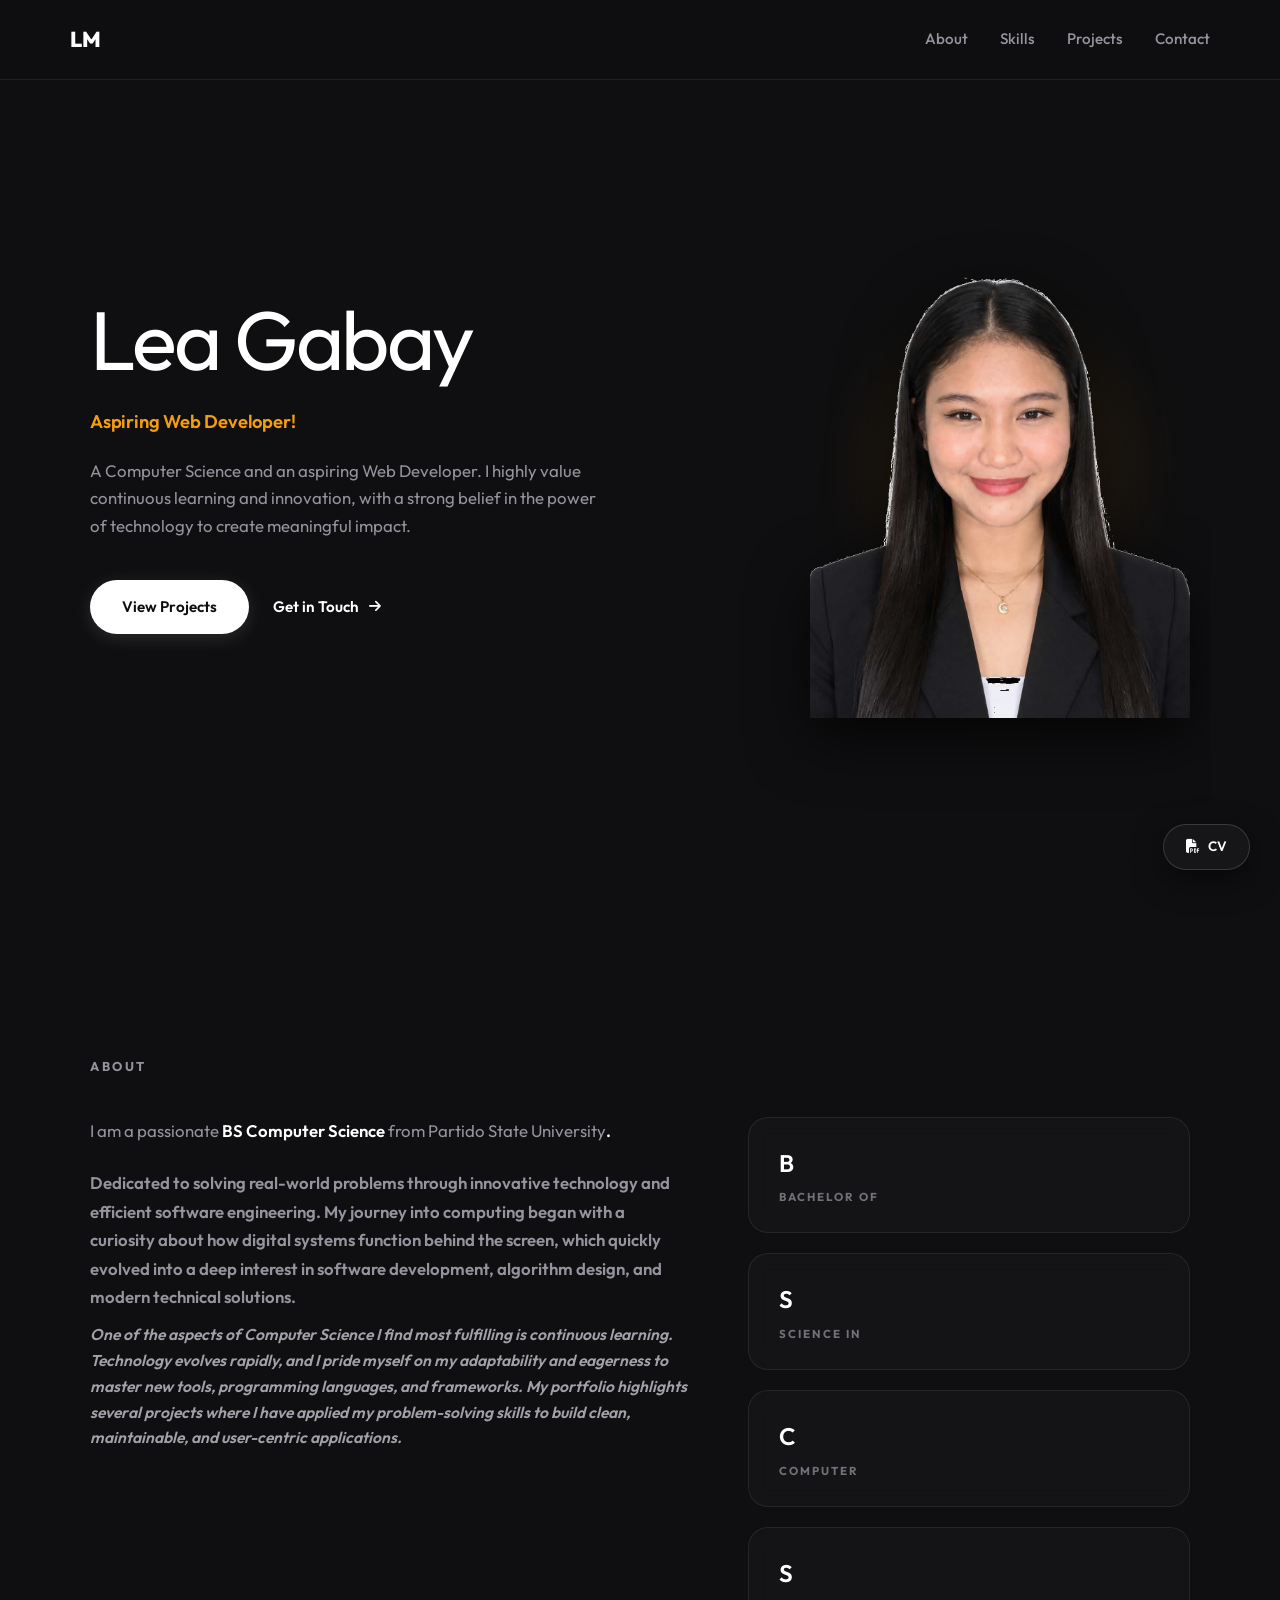
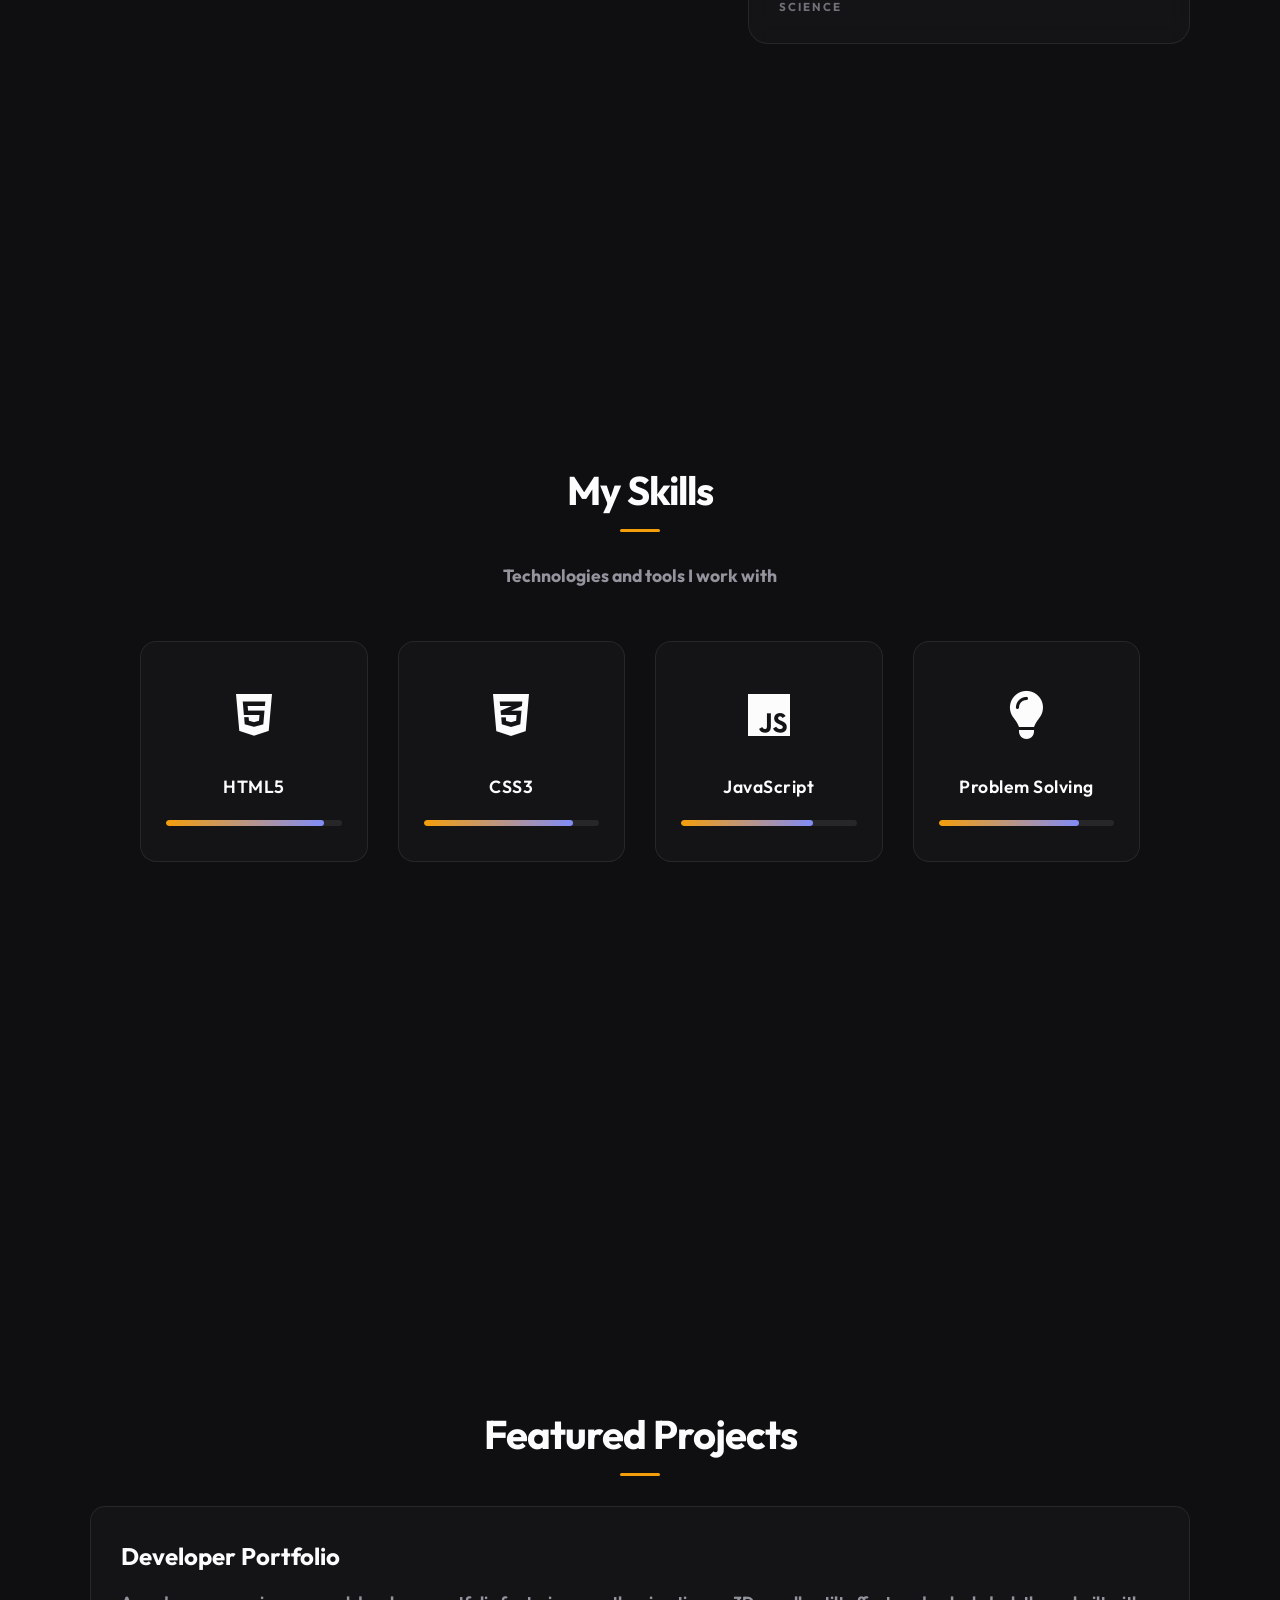
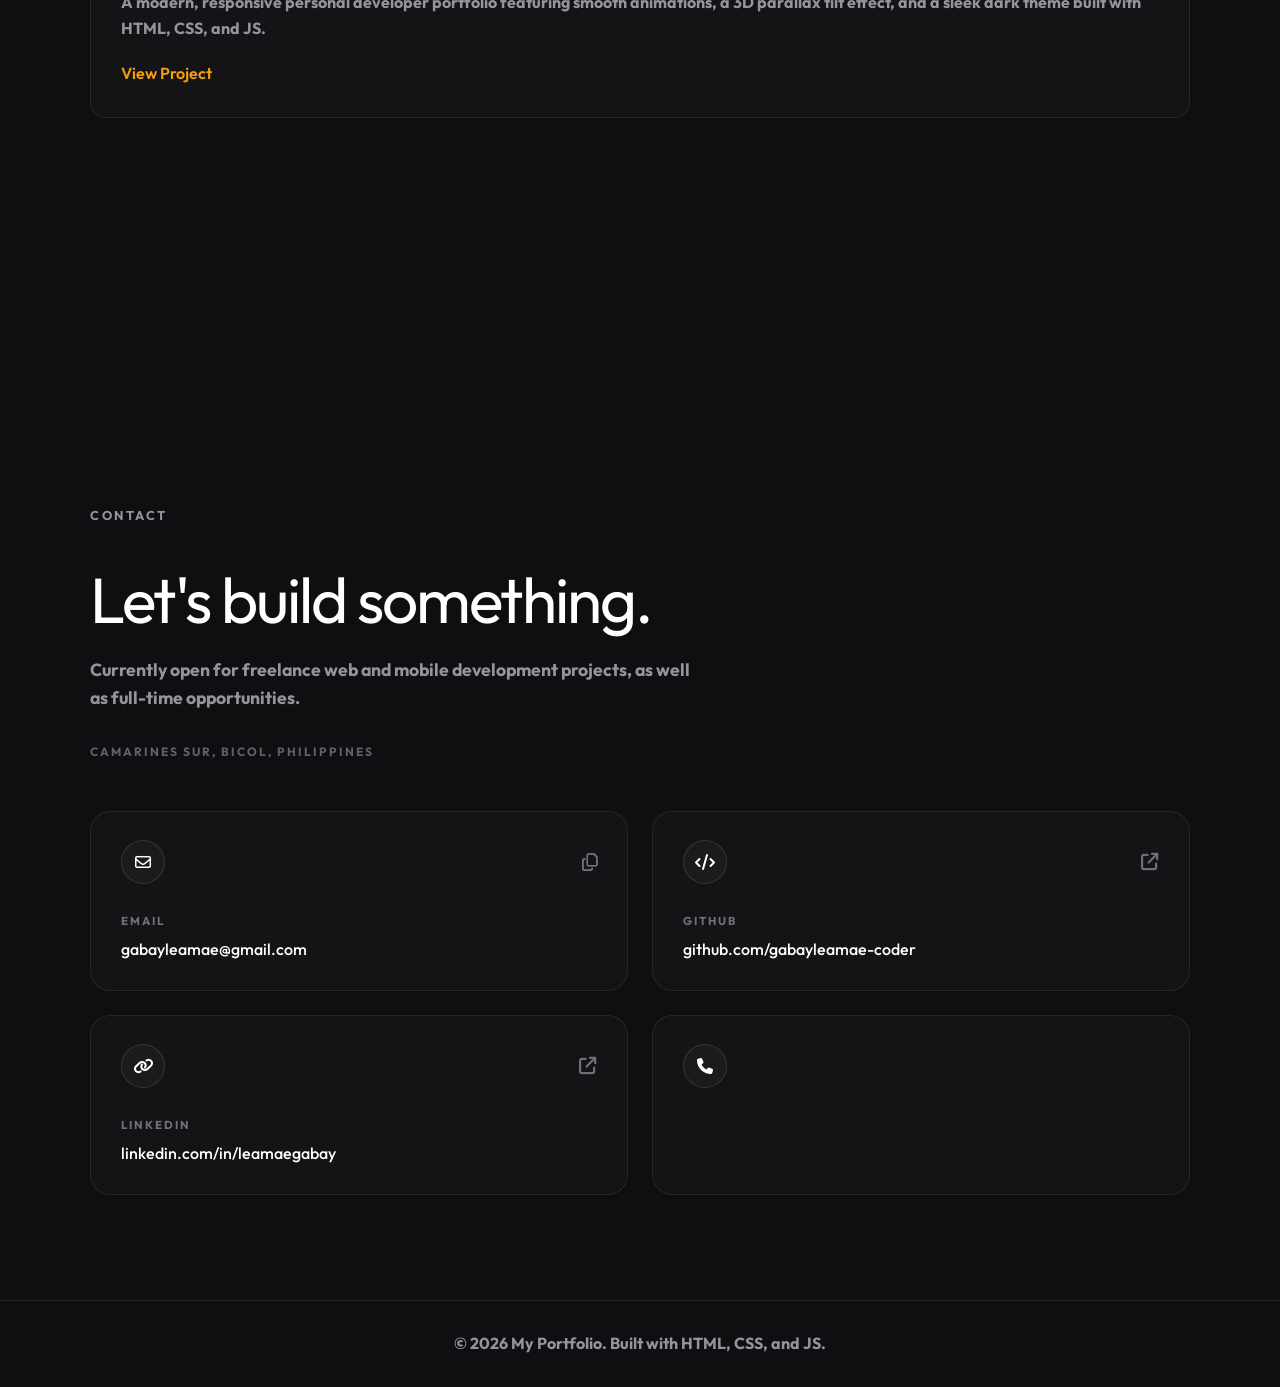
==== index.html @ e78ea678 "Update role to web developer and update bio" ====
<!DOCTYPE html>
<html lang="en">

<head>
    <meta charset="UTF-8">
    <meta name="viewport" content="width=device-width, initial-scale=1.0">
    <title>My Developer Portfolio</title>
    <link rel="stylesheet" href="style.css">
    <link
        href="https://fonts.googleapis.com/css2?family=Outfit:wght@300;400;500;600;700;800&display=swap"
        rel="stylesheet">
    <link rel="stylesheet" href="https://cdnjs.cloudflare.com/ajax/libs/font-awesome/6.4.0/css/all.min.css">
</head>

<body>


    <!-- Header / Navigation -->
    <header>
        <nav>
            <div class="logo">LM</div>
            <div class="nav-right">
                <ul class="nav-links">
                    <li><a href="#about">About</a></li>
                    <li><a href="#skills">Skills</a></li>
                    <li><a href="#projects">Projects</a></li>
                    <li><a href="#contact">Contact</a></li>
                </ul>
                <button class="mobile-menu-btn" id="mobile-menu-btn" aria-label="Toggle Menu">
                    <i class="fa-solid fa-bars"></i>
                </button>
            </div>
        </nav>
    </header>

    <!-- Hero Section -->
    <section id="hero">
        <div class="hero-container">
            <div class="hero-content">
                <h1 class="hero-name">Lea Gabay</h1>
                <div class="hero-role-tag">Aspiring Web Developer!</div>
                <p class="hero-bio">
                    A Computer Science and an aspiring Web Developer. I highly value continuous learning and
                    innovation, with a strong belief in the power of technology to create meaningful impact.
                </p>
                <div class="hero-actions">
                    <a href="#projects" class="btn-primary">View Projects</a>
                    <a href="#contact" class="btn-secondary">Get in Touch <i class="fa-solid fa-arrow-right"></i></a>
                </div>
            </div>
            <div class="hero-avatar-wrapper">
                <div class="hero-avatar-container" id="hero-avatar">
                    <img src="hero_image_transparent.png" alt="Lea Mae Gabay" class="hero-avatar-img">
                </div>
            </div>
        </div>
    </section>

    <!-- Floating CV Button -->
    <a href="resume.pdf" download class="floating-cv-btn" title="Download CV">
        <i class="fa-solid fa-file-pdf"></i>
        <span>CV</span>
    </a>

    <!-- About Section -->
    <section id="about">
        <div class="section-label">ABOUT</div>
        <div class="about-container">
            <div class="about-bio">
                <p>
                    I am a passionate <strong>BS Computer Science</strong> from Partido State University<strong>.
                </p>
                <p>
                    Dedicated to solving real-world problems through innovative technology and efficient software engineering. My journey into computing began with a curiosity about how digital systems function behind the screen, which quickly evolved into a deep interest in software development, algorithm design, and modern technical solutions.
                </p>
                <p class="about-status">
                    One of the aspects of Computer Science I find most fulfilling is continuous learning. Technology evolves rapidly, and I pride myself on my adaptability and eagerness to master new tools, programming languages, and frameworks. My portfolio highlights several projects where I have applied my problem-solving skills to build clean, maintainable, and user-centric applications.
                </p>
            </div>
            <div class="about-cards-grid">
                <div class="about-card">
                    <h3>B</h3>
                    <div class="about-card-label">BACHELOR OF</div>
                </div>
                <div class="about-card">
                    <h3>S</h3>
                    <div class="about-card-label">SCIENCE IN</div>
                </div>
                <div class="about-card">
                    <h3>C</h3>
                    <div class="about-card-label">COMPUTER</div>
                </div>
                <div class="about-card">
                    <h3>S</h3>
                    <div class="about-card-label">SCIENCE</div>
                </div>
            </div>
        </div>
    </section>

    <!-- Skills Section -->
    <section id="skills">
        <h2>My Skills</h2>
        <p>Technologies and tools I work with</p>
        <div class="skills-grid">
            <div class="skill-card" data-color="#e34f26">
                <div class="skill-icon">
                    <i class="fa-brands fa-html5"></i>
                </div>
                <h3>HTML5</h3>
                <div class="skill-bar">
                    <div class="skill-progress" style="width: 90%;"></div>
                </div>
            </div>
            <div class="skill-card" data-color="#264de4">
                <div class="skill-icon">
                    <i class="fa-brands fa-css3-alt"></i>
                </div>
                <h3>CSS3</h3>
                <div class="skill-bar">
                    <div class="skill-progress" style="width: 85%;"></div>
                </div>
            </div>
            <div class="skill-card" data-color="#f7df1e">
                <div class="skill-icon">
                    <i class="fa-brands fa-js"></i>
                </div>
                <h3>JavaScript</h3>
                <div class="skill-bar">
                    <div class="skill-progress" style="width: 75%;"></div>
                </div>
            </div>
            <div class="skill-card" data-color="#38bdf8">
                <div class="skill-icon">
                    <i class="fa-solid fa-lightbulb"></i>
                </div>
                <h3>Problem Solving</h3>
                <div class="skill-bar">
                    <div class="skill-progress" style="width: 80%;"></div>
                </div>
            </div>
        </div>
    </section>

    <!-- Projects Section -->
    <section id="projects">
        <h2>Featured Projects</h2>
        <div class="project-card">
            <h3>Developer Portfolio</h3>
            <p>A modern, responsive personal developer portfolio featuring smooth animations, a 3D parallax tilt effect, and a sleek dark theme built with HTML, CSS, and JS.</p>
            <a href="#">View Project</a>
        </div>
        <!-- We can add more project cards here later -->
    </section>

    <!-- Contact Section -->
    <section id="contact">
        <div class="section-label">CONTACT</div>
        <h2 class="contact-heading">Let's build something.</h2>
        <p class="contact-subtext">
            Currently open for freelance web and mobile development projects, as well as full-time opportunities.
        </p>
        <div class="contact-location">CAMARINES SUR, BICOL, PHILIPPINES</div>

        <div class="contact-grid">
            <!-- Card 1: EMAIL -->
            <div class="contact-card copyable" data-copy="gabayleamae@gmail.com">
                <div class="contact-card-header">
                    <div class="contact-icon-box">
                        <i class="fa-regular fa-envelope"></i>
                    </div>
                    <button class="copy-btn" title="Copy Email" aria-label="Copy Email">
                        <i class="fa-regular fa-copy"></i>
                    </button>
                </div>
                <div class="contact-card-label">EMAIL</div>
                <div class="contact-card-value">gabayleamae@gmail.com</div>
            </div>

            <!-- Card 2: GITHUB -->
            <a href="https://github.com/gabayleamae" target="_blank" class="contact-card contact-card-link">
                <div class="contact-card-header">
                    <div class="contact-icon-box">
                        <i class="fa-solid fa-code"></i>
                    </div>
                    <div class="link-arrow">
                        <i class="fa-solid fa-arrow-up-right-from-square"></i>
                    </div>
                </div>
                <div class="contact-card-label">GITHUB</div>
                <div class="contact-card-value">github.com/gabayleamae-coder</div>
            </a>

            <!-- Card 3: LINKEDIN -->
            <a href="https://linkedin.com/in/leamaegabay" target="_blank" class="contact-card contact-card-link">
                <div class="contact-card-header">
                    <div class="contact-icon-box">
                        <i class="fa-solid fa-link"></i>
                    </div>
                    <div class="link-arrow">
                        <i class="fa-solid fa-arrow-up-right-from-square"></i>
                    </div>
                </div>
                <div class="contact-card-label">LINKEDIN</div>
                <div class="contact-card-value">linkedin.com/in/leamaegabay</div>
            </a>

            <!-- Card 4: PHONE -->
            <div class="contact-card copyable" data-copy="09949704783">
                <div class="contact-card-header">
                    <div class="contact-icon-box">
                        <i class="fa-solid fa-phone"></i>
                    </div>
                </div>
            </div>
        </div>
    </section>

    <!-- Footer -->
    <footer>
        <p>&copy; 2026 My Portfolio. Built with HTML, CSS, and JS.</p>
    </footer>

    <!-- Scripts -->

    <script src="script.js"></script>

</body>

</html>
---- style.css ----
/* ==========================================
   RESET & VARIABLES
   ========================================== */
* {
    margin: 0;
    padding: 0;
    box-sizing: border-box;
    font-family: 'Outfit', sans-serif;
}

:root {
    --bg-color: #0f0f11;
    /* Deep matte black / dark obsidian */
    --text-main: #fcfcfc;
    --text-muted: #94949e;
    --accent: #f59e0b;
    /* Warm amber accent from reference */
    --accent-hover: #d97706;
    --card-bg: rgba(24, 24, 27, 0.7);
    --glass-border: rgba(255, 255, 255, 0.08);
}

html {
    scroll-behavior: smooth;
}

body {
    background-color: var(--bg-color);
    color: var(--text-main);
    line-height: 1.6;
    overflow-x: hidden;
    cursor: url('cursor.png'), auto;
}

/* ==========================================
   NAVIGATION HEADER
   ========================================== */
header {
    position: fixed;
    top: 0;
    width: 100%;
    z-index: 1000;
    background: rgba(15, 15, 17, 0.85);
    backdrop-filter: blur(12px);
    border-bottom: 1px solid var(--glass-border);
    padding: 22px 60px;
}

nav {
    display: flex;
    justify-content: space-between;
    align-items: center;
    max-width: 1140px;
    margin: 0 auto;
}

.logo {
    font-size: 1.35rem;
    font-weight: 800;
    color: var(--text-main);
    letter-spacing: -0.5px;
}

.nav-right {
    display: flex;
    align-items: center;
    gap: 32px;
}

.nav-links {
    list-style: none;
    display: flex;
    gap: 32px;
}

.nav-links a {
    text-decoration: none;
    color: var(--text-muted);
    font-size: 0.95rem;
    font-weight: 500;
    transition: color 0.2s ease;
}

.nav-links a:hover {
    color: var(--text-main);
}

/* Mobile Menu Icon Button */
.mobile-menu-btn {
    width: 38px;
    height: 38px;
    border-radius: 50%;
    border: 1px solid rgba(255, 255, 255, 0.15);
    background: transparent;
    color: var(--text-muted);
    align-items: center;
    justify-content: center;
    cursor: url('cursor.png'), pointer;
    font-size: 1.1rem;
    transition: all 0.2s ease;
    display: none; /* Hidden on desktop */
}

.mobile-menu-btn:hover {
    color: #fff;
    border-color: rgba(255, 255, 255, 0.35);
    transform: scale(1.05);
}

/* ==========================================
   GENERAL SECTION STYLES
   ========================================== */
section {
    padding: 120px 20px 100px;
    max-width: 1140px;
    margin: 0 auto;
    min-height: 100vh;
    display: flex;
    flex-direction: column;
    justify-content: center;
}

h2 {
    font-size: 2.5rem;
    margin-bottom: 40px;
    text-align: center;
    position: relative;
    display: inline-block;
    align-self: center;
    letter-spacing: -1px;
}

h2::after {
    content: '';
    position: absolute;
    bottom: -10px;
    left: 50%;
    transform: translateX(-50%);
    width: 40px;
    height: 3px;
    background-color: var(--accent);
    border-radius: 2px;
}

/* ==========================================
   HERO SECTION
   ========================================== */
#hero {
    align-items: center;
    position: relative;
    overflow: hidden;
    padding-top: 130px;
}

.hero-container {
    display: flex;
    align-items: center;
    justify-content: space-between;
    gap: 60px;
    width: 100%;
    z-index: 1;
    position: relative;
}

.hero-content {
    flex: 1;
    position: relative;
    z-index: 1;
}

.hero-name {
    font-size: 5.2rem;
    font-weight: 400;
    line-height: 1.05;
    letter-spacing: -2.5px;
    color: #ffffff;
    margin-bottom: 24px;
}

.hero-role-tag {
    font-size: 1.15rem;
    font-weight: 600;
    color: var(--accent);
    margin-bottom: 20px;
    letter-spacing: -0.2px;
}

.hero-bio {
    font-size: 1.05rem;
    line-height: 1.65;
    color: var(--text-muted);
    max-width: 520px;
    margin-bottom: 40px;
    font-weight: 400;
}

/* Hero Action Buttons */
.hero-actions {
    display: flex;
    align-items: center;
    gap: 24px;
}

.btn-primary {
    background-color: #ffffff;
    color: #0d0d0e;
    padding: 15px 32px;
    border-radius: 9999px;
    font-weight: 600;
    font-size: 0.95rem;
    text-decoration: none;
    transition: transform 0.25 ease, box-shadow 0.25s ease, background-color 0.2s;
    border: none;
    box-shadow: 0 4px 18px rgba(255, 255, 255, 0.12);
}

.btn-primary:hover {
    transform: translateY(-2px);
    background-color: #f4f4f5;
    box-shadow: 0 8px 24px rgba(255, 255, 255, 0.25);
}

.btn-secondary {
    color: #ffffff;
    font-weight: 600;
    font-size: 0.95rem;
    text-decoration: none;
    display: inline-flex;
    align-items: center;
    gap: 10px;
    transition: color 0.2s ease;
}

.btn-secondary i {
    font-size: 0.85rem;
    transition: transform 0.25s ease;
}

.btn-secondary:hover {
    color: var(--accent);
}

.btn-secondary:hover i {
    transform: translateX(5px);
}

/* Hero Circular Avatar */
.hero-avatar-wrapper {
    position: relative;
    flex-shrink: 0;
    display: flex;
    align-items: center;
    justify-content: center;
    perspective: 1000px;
}

.hero-avatar-container {
    width: 380px;
    height: auto;
    position: relative;
    display: flex;
    justify-content: center;
    align-items: center;
    transition: transform 0.15s ease-out;
    transform-style: preserve-3d;
    cursor: url('cursor.png'), pointer;
}

/* Glowing background blob */
.hero-avatar-container::before {
    content: '';
    position: absolute;
    width: 280px;
    height: 280px;
    background: radial-gradient(circle, var(--accent) 0%, rgba(245, 158, 11, 0) 70%);
    border-radius: 50%;
    filter: blur(50px);
    opacity: 0.35;
    z-index: -1;
    transition: opacity 0.4s ease, transform 0.4s ease;
}

.hero-avatar-container:hover::before {
    opacity: 0.55;
    transform: scale(1.15);
}

.hero-avatar-img {
    width: 100%;
    height: auto;
    object-fit: contain;
    filter: drop-shadow(0 20px 30px rgba(0, 0, 0, 0.7));
    transition: transform 0.4s ease, filter 0.4s ease;
}

.hero-avatar-container:hover .hero-avatar-img {
    transform: scale(1.05);
    filter: drop-shadow(0 30px 45px rgba(0, 0, 0, 0.9));
}

/* Floating CV Button (Bottom Right Corner) */
.floating-cv-btn {
    position: fixed;
    bottom: 30px;
    right: 30px;
    background: rgba(24, 24, 27, 0.88);
    backdrop-filter: blur(12px);
    border: 1px solid rgba(255, 255, 255, 0.15);
    color: #ffffff;
    padding: 11px 22px;
    border-radius: 9999px;
    display: flex;
    align-items: center;
    gap: 8px;
    font-weight: 600;
    font-size: 0.85rem;
    text-decoration: none;
    z-index: 999;
    box-shadow: 0 10px 30px rgba(0, 0, 0, 0.5);
    transition: transform 0.25s ease, background 0.2s ease, border-color 0.2s;
}

.floating-cv-btn:hover {
    transform: translateY(-3px) scale(1.03);
    background: rgba(39, 39, 42, 0.95);
    border-color: rgba(255, 255, 255, 0.3);
}

/* Section Header Label */
.section-label {
    font-size: 0.8rem;
    font-weight: 700;
    letter-spacing: 2.5px;
    color: var(--text-muted);
    text-transform: uppercase;
    margin-bottom: 40px;
    display: block;
}

/* ==========================================
   ABOUT SECTION
   ========================================== */
#about {
    align-items: flex-start;
    padding-top: 100px;
}

.about-container {
    display: grid;
    grid-template-columns: 1.15fr 0.85fr;
    gap: 60px;
    width: 100%;
    align-items: start;
}

.about-bio {
    display: flex;
    flex-direction: column;
    gap: 24px;
}

.about-bio p {
    font-size: 1.05rem;
    line-height: 1.7;
    color: var(--text-muted);
    text-align: left;
    margin: 0;
}

.about-bio strong {
    color: #ffffff;
    font-weight: 600;
}

.about-status {
    font-style: italic;
    color: #a1a1aa !important;
    font-size: 0.98rem !important;
    line-height: 1.65 !important;
    margin-top: 10px !important;
}

/* Achievement Cards Grid */
.about-cards-grid {
    display: flex;
    flex-direction: column;
    gap: 20px;
}

.about-card {
    background: rgba(24, 24, 27, 0.65);
    backdrop-filter: blur(10px);
    border: 1px solid rgba(255, 255, 255, 0.08);
    border-radius: 20px;
    padding: 26px 30px;
    transition: transform 0.3s ease, border-color 0.3s ease, box-shadow 0.3s ease;
}

.about-card:hover {
    transform: translateY(-4px);
    border-color: rgba(255, 255, 255, 0.2);
    box-shadow: 0 15px 35px rgba(0, 0, 0, 0.4), 0 0 20px rgba(245, 158, 11, 0.05);
}

.about-card h3 {
    font-size: 1.5rem;
    font-weight: 600;
    color: #ffffff;
    margin-bottom: 6px;
    letter-spacing: -0.5px;
}

.about-card-label {
    font-size: 0.72rem;
    font-weight: 700;
    letter-spacing: 2px;
    color: #71717a;
    text-transform: uppercase;
}

/* ==========================================
   SKILLS SECTION
   ========================================== */
#skills {
    align-items: center;
}

#skills p {
    font-size: 1.1rem;
    color: var(--text-muted);
    text-align: center;
    margin-bottom: 50px;
}

.skills-grid {
    display: grid;
    grid-template-columns: repeat(auto-fit, minmax(220px, 1fr));
    gap: 30px;
    width: 100%;
    max-width: 1000px;
}

.skill-card {
    background: var(--card-bg);
    backdrop-filter: blur(10px);
    border: 1px solid var(--glass-border);
    border-radius: 16px;
    padding: 35px 25px;
    text-align: center;
    transition: transform 0.4s ease, box-shadow 0.4s ease, border-color 0.4s ease;
    position: relative;
    overflow: hidden;
}

/* Subtle gradient overlay on hover */
.skill-card::before {
    content: '';
    position: absolute;
    top: 0;
    left: 0;
    width: 100%;
    height: 100%;
    background: radial-gradient(circle at 50% 0%, rgba(255, 255, 255, 0.05), transparent 70%);
    opacity: 0;
    transition: opacity 0.4s ease;
    pointer-events: none;
}

.skill-card:hover::before {
    opacity: 1;
}

.skill-card:hover {
    transform: translateY(-10px);
    border-color: rgba(255, 255, 255, 0.2);
}

/* Dynamic glow based on data-color */
.skill-card[data-color="#e34f26"]:hover {
    box-shadow: 0 8px 30px rgba(227, 79, 38, 0.3);
}

.skill-card[data-color="#264de4"]:hover {
    box-shadow: 0 8px 30px rgba(38, 77, 228, 0.3);
}

.skill-card[data-color="#f7df1e"]:hover {
    box-shadow: 0 8px 30px rgba(247, 223, 30, 0.25);
}

.skill-card[data-color="#38bdf8"]:hover {
    box-shadow: 0 8px 30px rgba(56, 189, 248, 0.3);
}

.skill-icon {
    font-size: 3rem;
    margin-bottom: 20px;
    transition: transform 0.4s ease, color 0.3s ease;
    display: inline-block;
}

/* Brand-colored icons on hover */
.skill-card[data-color="#e34f26"]:hover .skill-icon {
    color: #e34f26;
    text-shadow: 0 0 20px rgba(227, 79, 38, 0.5);
}

.skill-card[data-color="#264de4"]:hover .skill-icon {
    color: #264de4;
    text-shadow: 0 0 20px rgba(38, 77, 228, 0.5);
}

.skill-card[data-color="#f7df1e"]:hover .skill-icon {
    color: #f7df1e;
    text-shadow: 0 0 20px rgba(247, 223, 30, 0.4);
}

.skill-card[data-color="#38bdf8"]:hover .skill-icon {
    color: #38bdf8;
    text-shadow: 0 0 20px rgba(56, 189, 248, 0.5);
}

.skill-card:hover .skill-icon {
    transform: scale(1.15) translateY(-3px);
}

.skill-card h3 {
    font-size: 1.1rem;
    font-weight: 600;
    margin-bottom: 18px;
    letter-spacing: 0.5px;
}

/* Progress bar */
.skill-bar {
    width: 100%;
    height: 6px;
    background: rgba(255, 255, 255, 0.08);
    border-radius: 3px;
    overflow: hidden;
}

.skill-progress {
    height: 100%;
    background: linear-gradient(90deg, var(--accent), #818cf8);
    border-radius: 3px;
    width: 0%;
}

/* Card entrance animation */
.skill-card {
    opacity: 0;
    transform: translateY(30px);
    animation: cardFadeIn 0.6s ease forwards;
}

.skill-card:nth-child(1) {
    animation-delay: 0.1s;
}

.skill-card:nth-child(2) {
    animation-delay: 0.2s;
}

.skill-card:nth-child(3) {
    animation-delay: 0.3s;
}

.skill-card:nth-child(4) {
    animation-delay: 0.4s;
}

@keyframes cardFadeIn {
    to {
        opacity: 1;
        transform: translateY(0);
    }
}

/* ==========================================
   PROJECTS SECTION
   ========================================== */
#projects {
    align-items: center;
}

.project-grid {
    display: grid;
    grid-template-columns: repeat(auto-fit, minmax(300px, 1fr));
    gap: 30px;
    width: 100%;
}

.project-card {
    background-color: var(--card-bg);
    padding: 30px;
    border-radius: 15px;
    border: 1px solid var(--glass-border);
    transition: transform 0.3s ease;
}

.project-card:hover {
    transform: translateY(-10px);
}

.project-card h3 {
    font-size: 1.5rem;
    margin-bottom: 15px;
}

.project-card p {
    color: var(--text-muted);
    margin-bottom: 20px;
}

.project-card a {
    color: var(--accent);
    text-decoration: none;
    font-weight: 600;
}

.project-card a:hover {
    text-decoration: underline;
}

/* ==========================================
   CONTACT SECTION
   ========================================== */
#contact {
    align-items: flex-start;
    padding-top: 100px;
}

.contact-heading {
    font-size: 4rem;
    font-weight: 400;
    line-height: 1.1;
    letter-spacing: -2px;
    color: #ffffff;
    margin-bottom: 20px;
    text-align: left;
    display: block;
    align-self: flex-start;
}

.contact-heading::after {
    display: none;
}

.contact-subtext {
    font-size: 1.1rem;
    line-height: 1.6;
    color: var(--text-muted);
    max-width: 600px;
    margin-bottom: 30px;
    text-align: left;
}

.contact-location {
    font-size: 0.75rem;
    font-weight: 700;
    letter-spacing: 2px;
    color: #61616c;
    text-transform: uppercase;
    margin-bottom: 50px;
}

/* 2x2 Contact Cards Grid */
.contact-grid {
    display: grid;
    grid-template-columns: repeat(2, 1fr);
    gap: 24px;
    width: 100%;
}

.contact-card {
    background: rgba(24, 24, 27, 0.65);
    backdrop-filter: blur(10px);
    border: 1px solid rgba(255, 255, 255, 0.08);
    border-radius: 20px;
    padding: 28px 30px;
    display: flex;
    flex-direction: column;
    justify-content: space-between;
    text-decoration: none;
    transition: transform 0.3s ease, border-color 0.3s ease, box-shadow 0.3s ease;
    min-height: 170px;
}

.contact-card:hover {
    transform: translateY(-4px);
    border-color: rgba(255, 255, 255, 0.2);
    box-shadow: 0 15px 35px rgba(0, 0, 0, 0.4);
}

.contact-card-header {
    display: flex;
    justify-content: space-between;
    align-items: center;
    margin-bottom: 28px;
}

.contact-icon-box {
    width: 44px;
    height: 44px;
    border-radius: 50%;
    border: 1px solid rgba(255, 255, 255, 0.12);
    display: flex;
    align-items: center;
    justify-content: center;
    color: #ffffff;
    font-size: 1rem;
    background: rgba(255, 255, 255, 0.03);
}

.copy-btn,
.link-arrow {
    background: transparent;
    border: none;
    color: #71717a;
    font-size: 1.1rem;
    cursor: url('cursor.png'), pointer;
    transition: color 0.2s ease, transform 0.2s ease;
}

.copy-btn:hover,
.contact-card-link:hover .link-arrow {
    color: #ffffff;
    transform: scale(1.1);
}

.contact-card-label {
    font-size: 0.72rem;
    font-weight: 700;
    letter-spacing: 2px;
    color: #71717a;
    text-transform: uppercase;
    margin-bottom: 6px;
}

.contact-card-value {
    font-size: 1rem;
    font-weight: 500;
    color: #ffffff;
    word-break: break-all;
}

/* ==========================================
   FOOTER
   ========================================== */
footer {
    text-align: center;
    padding: 30px;
    border-top: 1px solid var(--glass-border);
    color: var(--text-muted);
}

/* ==========================================
   RESPONSIVE DESIGN (MOBILE)
   ========================================== */
@media (max-width: 768px) {
    header {
        padding: 18px 24px;
    }

    .mobile-menu-btn {
        display: flex;
    }

    .nav-links {
        position: absolute;
        top: 100%;
        left: 0;
        width: 100%;
        background: rgba(15, 15, 17, 0.98);
        backdrop-filter: blur(12px);
        flex-direction: column;
        align-items: center;
        padding: 30px 0;
        gap: 24px;
        border-bottom: 1px solid var(--glass-border);
        clip-path: polygon(0 0, 100% 0, 100% 0, 0 0);
        transition: clip-path 0.3s ease-in-out;
    }

    .nav-links.active {
        clip-path: polygon(0 0, 100% 0, 100% 100%, 0% 100%);
    }

    .hero-container {
        flex-direction: column-reverse;
        text-align: center;
        gap: 36px;
    }

    #hero {
        align-items: center;
        text-align: center;
        padding-top: 100px;
    }

    .hero-name {
        font-size: 3.4rem;
        letter-spacing: -1.5px;
    }

    .hero-bio {
        margin: 0 auto 30px auto;
    }

    .hero-actions {
        justify-content: center;
    }

    .hero-avatar-circle {
        width: 250px;
        height: 250px;
    }

    .about-container {
        grid-template-columns: 1fr;
        gap: 40px;
    }

    .contact-heading {
        font-size: 2.8rem;
    }

    .contact-grid {
        grid-template-columns: 1fr;
    }
}
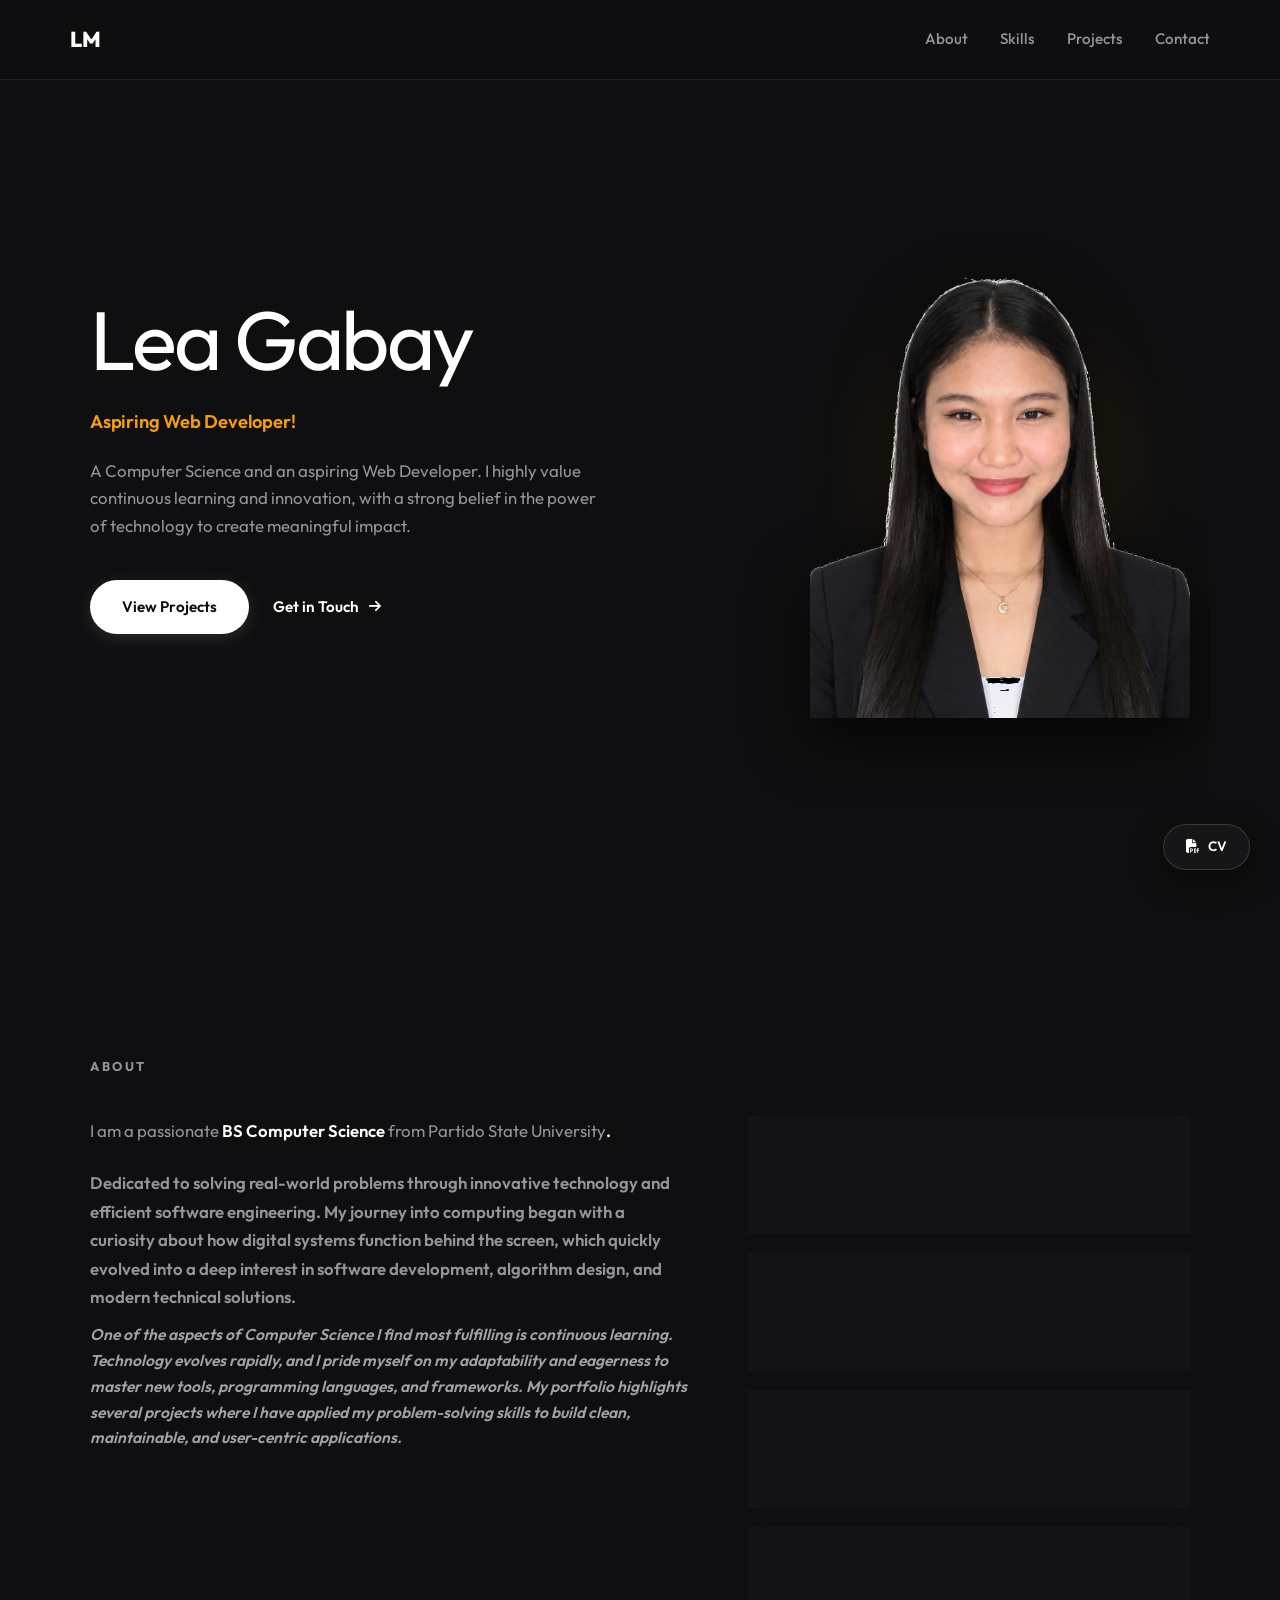
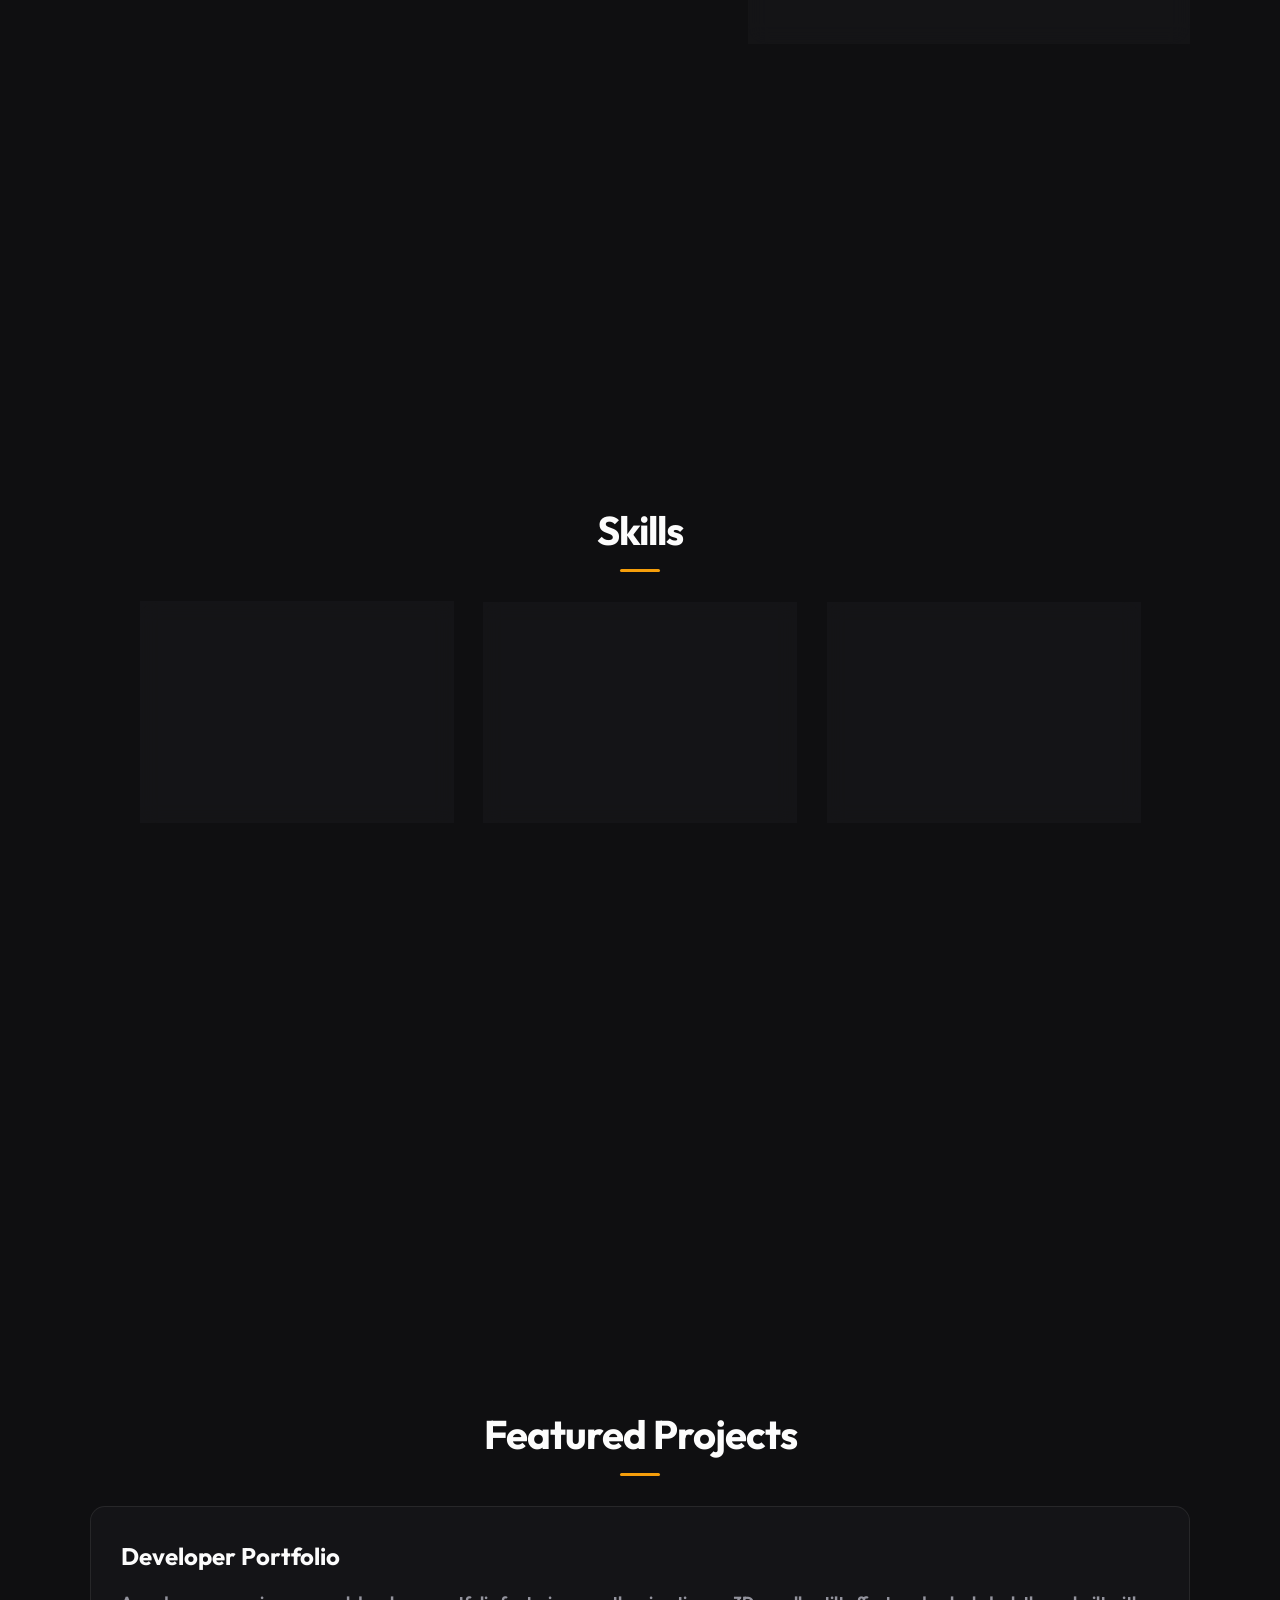
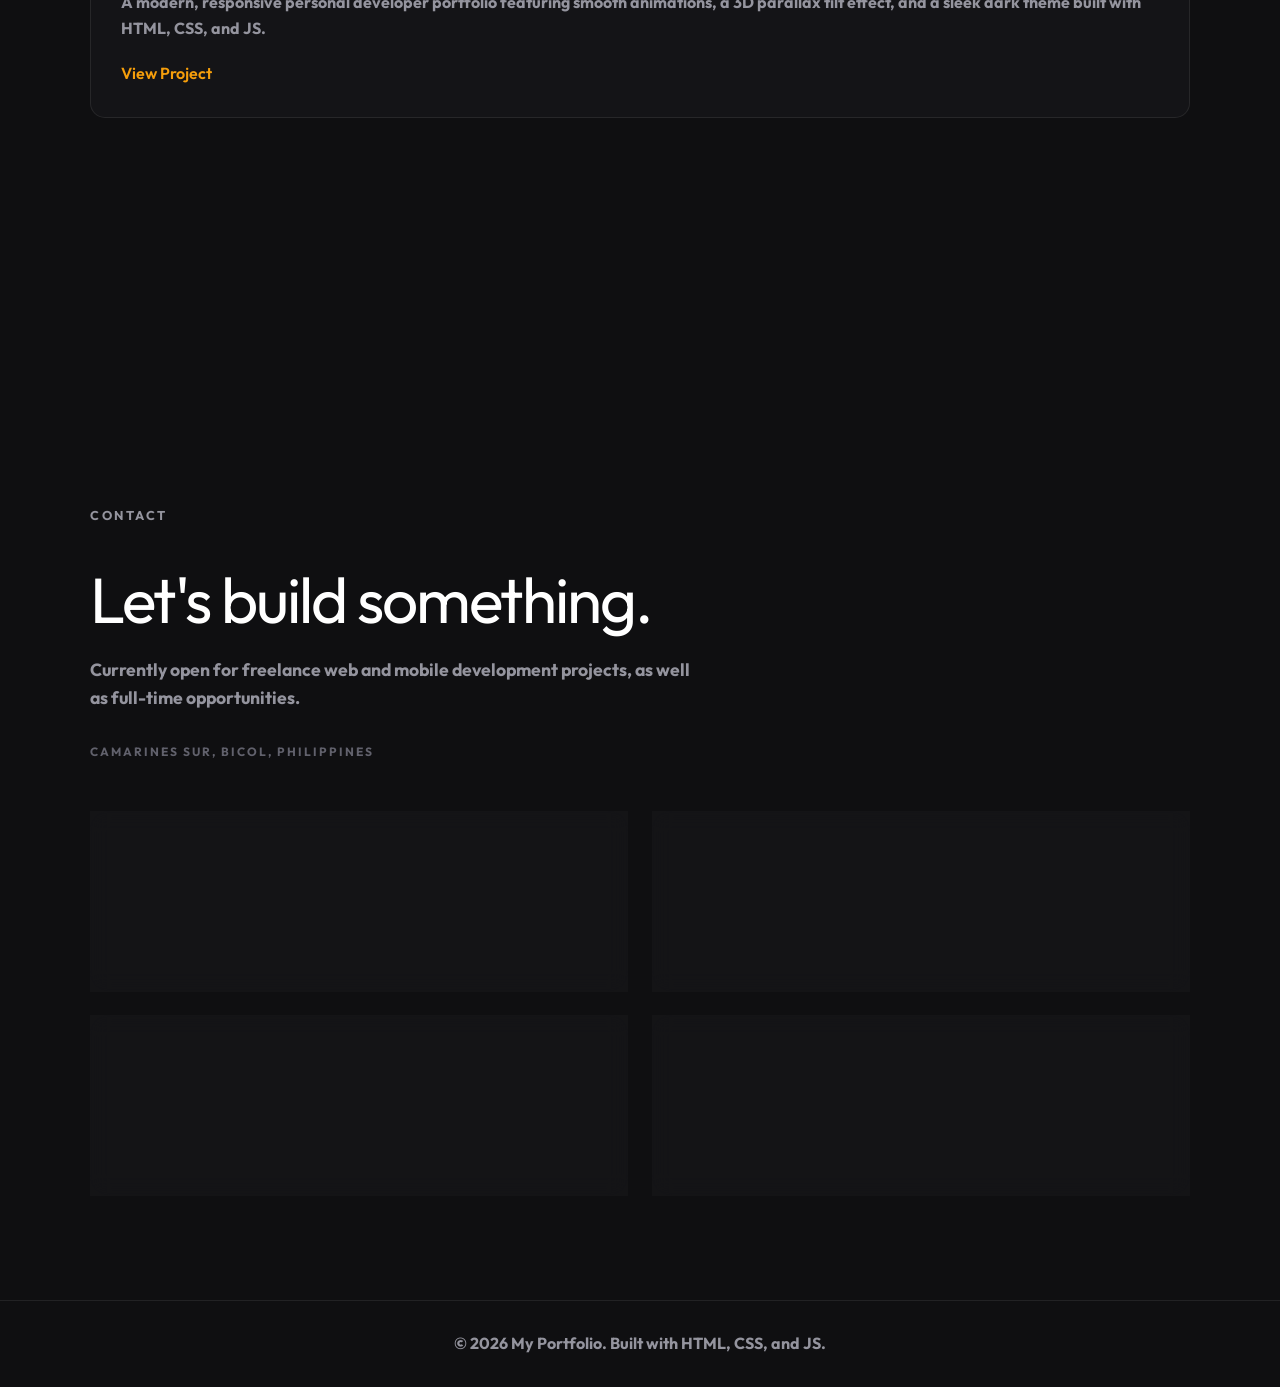
==== commit 1019a947: "Update skills section and fisheye animation" ====
--- a/index.html
+++ b/index.html
@@ -100,8 +100,7 @@
 
     <!-- Skills Section -->
     <section id="skills">
-        <h2>My Skills</h2>
-        <p>Technologies and tools I work with</p>
+        <h2>Skills</h2>
         <div class="skills-grid">
             <div class="skill-card" data-color="#e34f26">
                 <div class="skill-icon">
@@ -128,15 +127,6 @@
                 <h3>JavaScript</h3>
                 <div class="skill-bar">
                     <div class="skill-progress" style="width: 75%;"></div>
-                </div>
-            </div>
-            <div class="skill-card" data-color="#38bdf8">
-                <div class="skill-icon">
-                    <i class="fa-solid fa-lightbulb"></i>
-                </div>
-                <h3>Problem Solving</h3>
-                <div class="skill-bar">
-                    <div class="skill-progress" style="width: 80%;"></div>
                 </div>
             </div>
         </div>
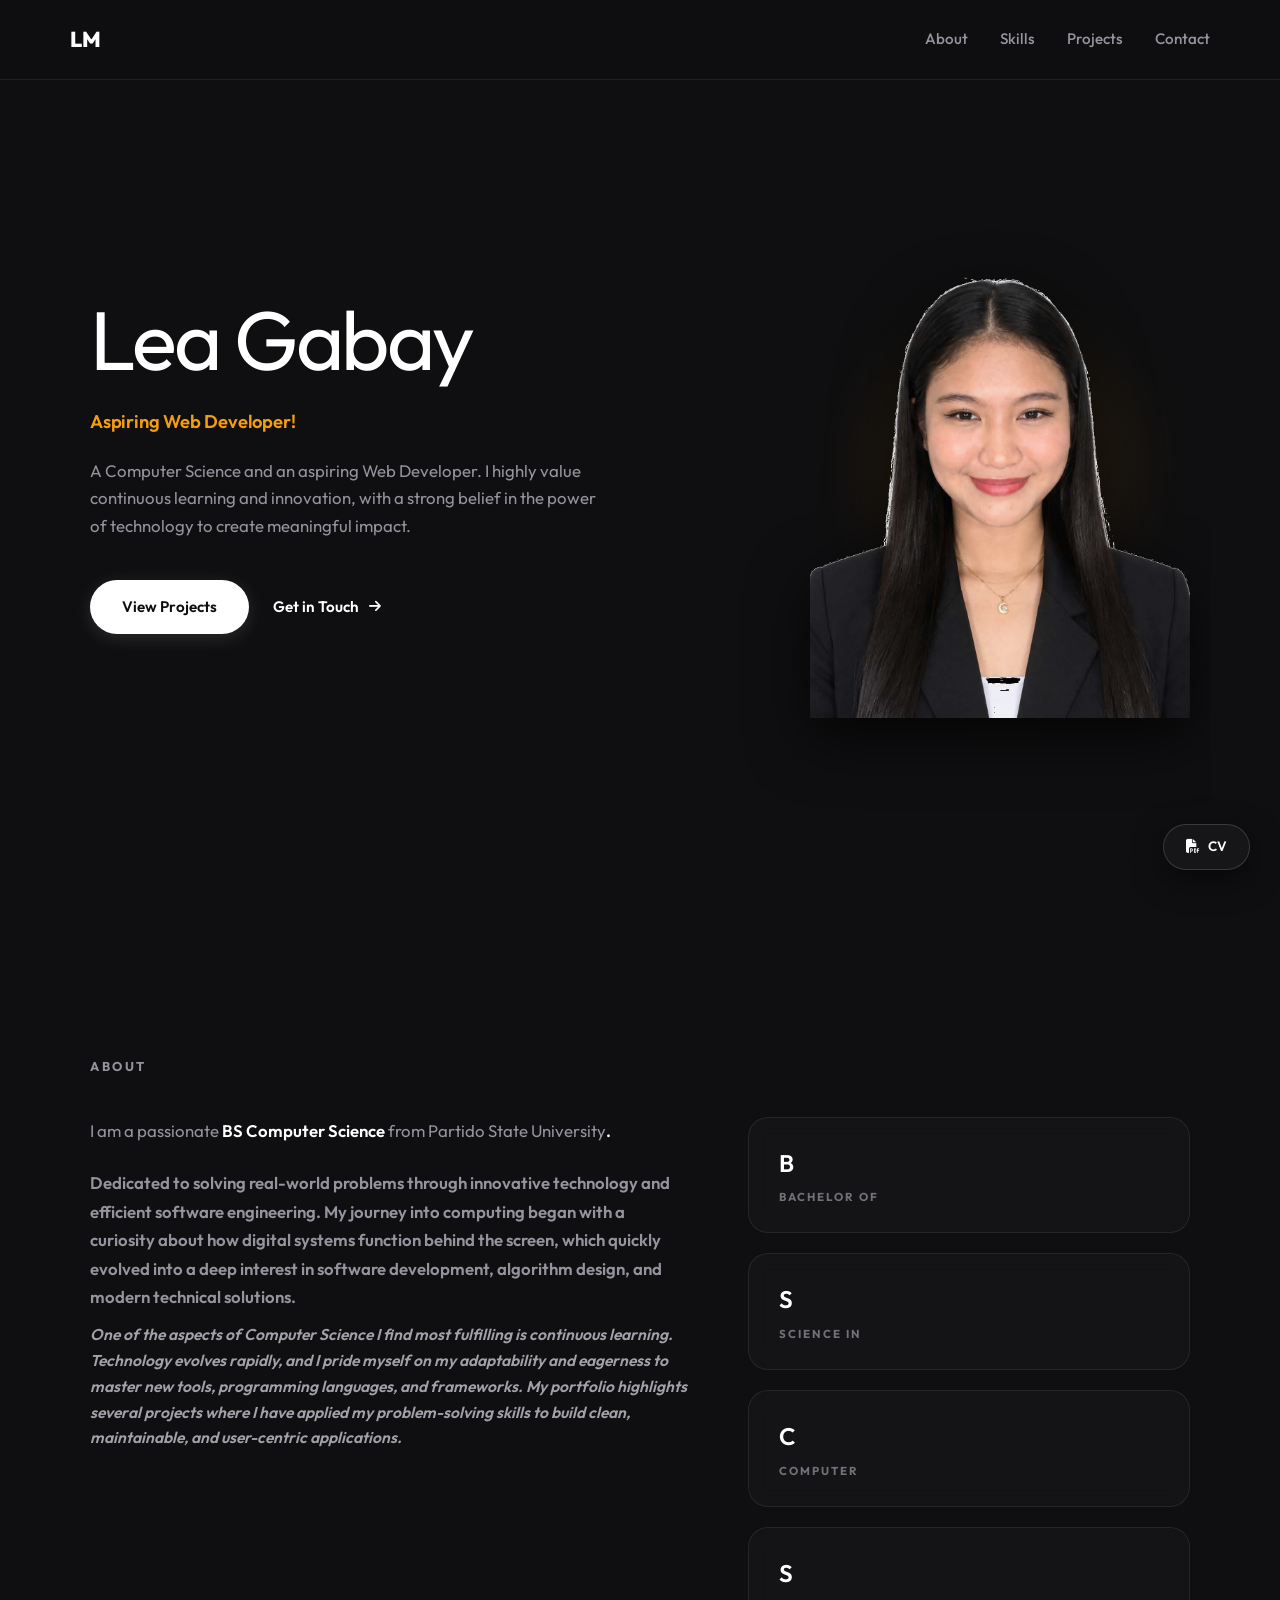
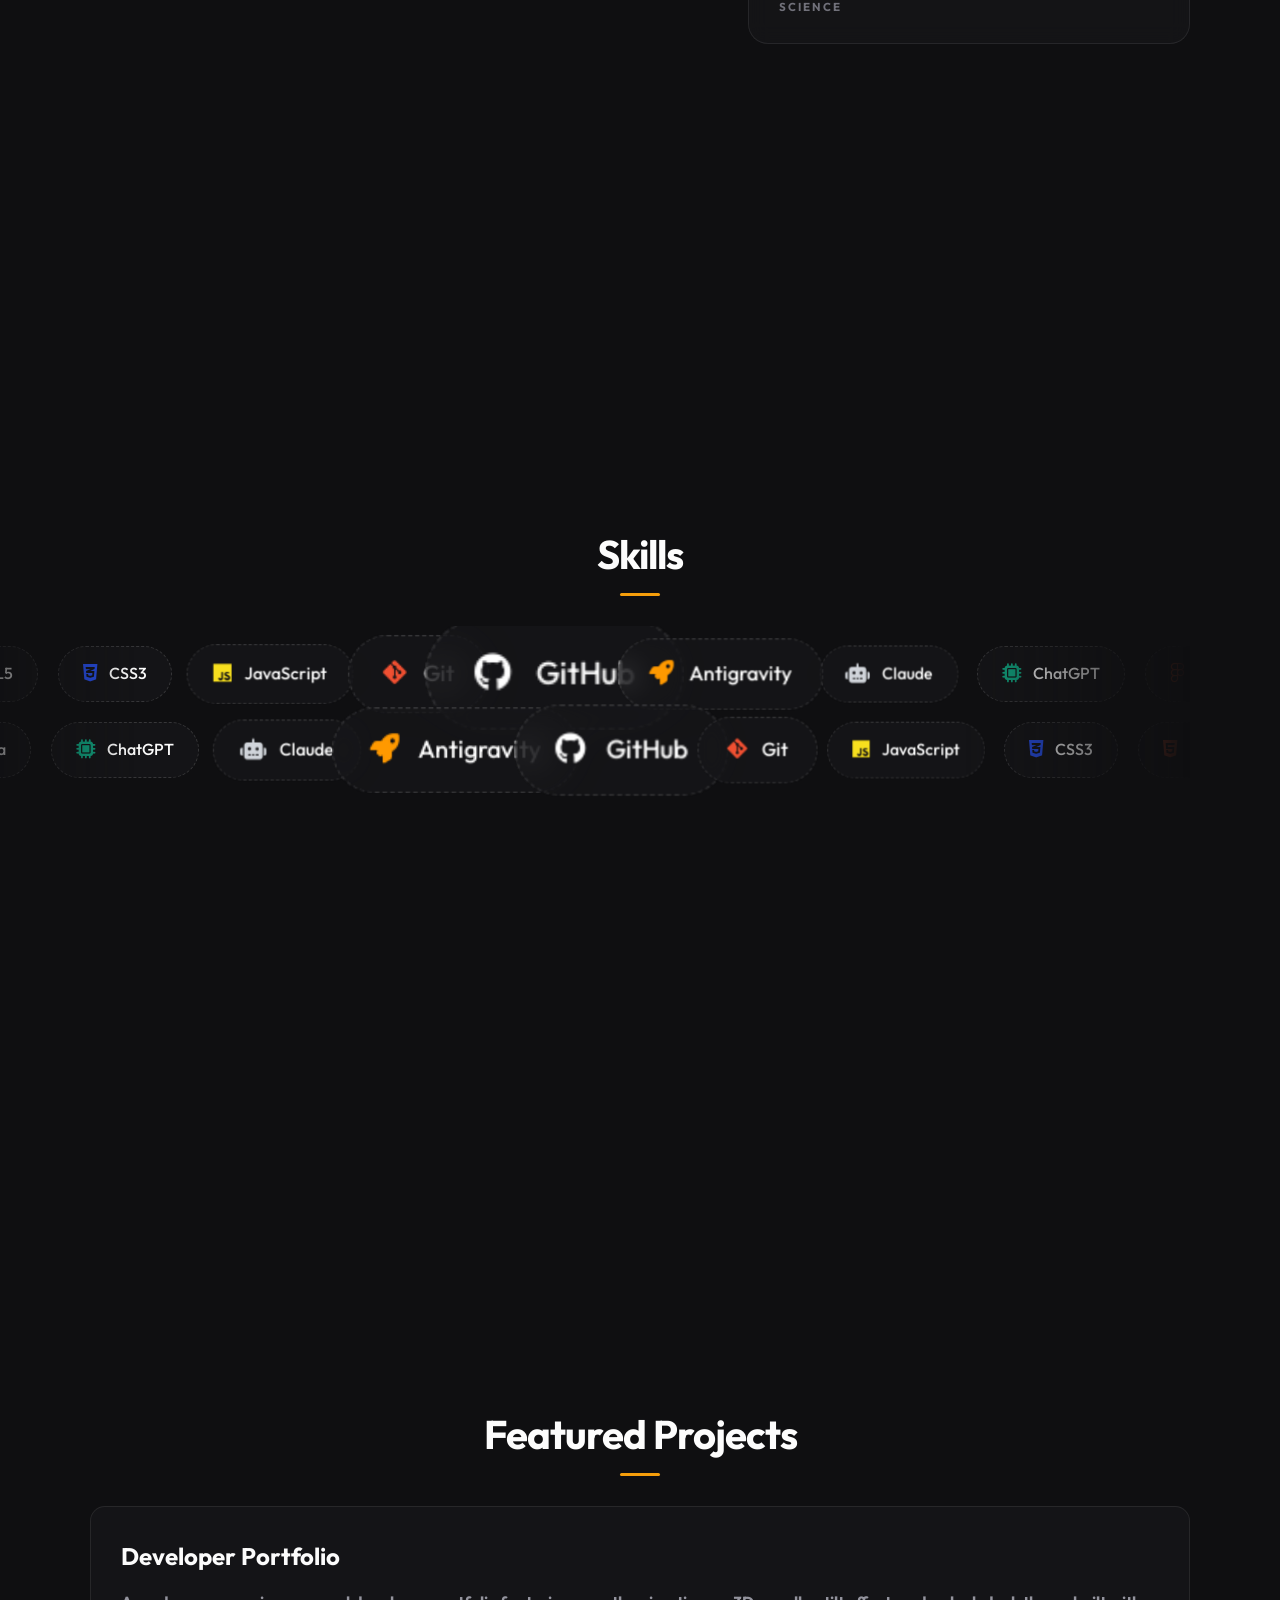
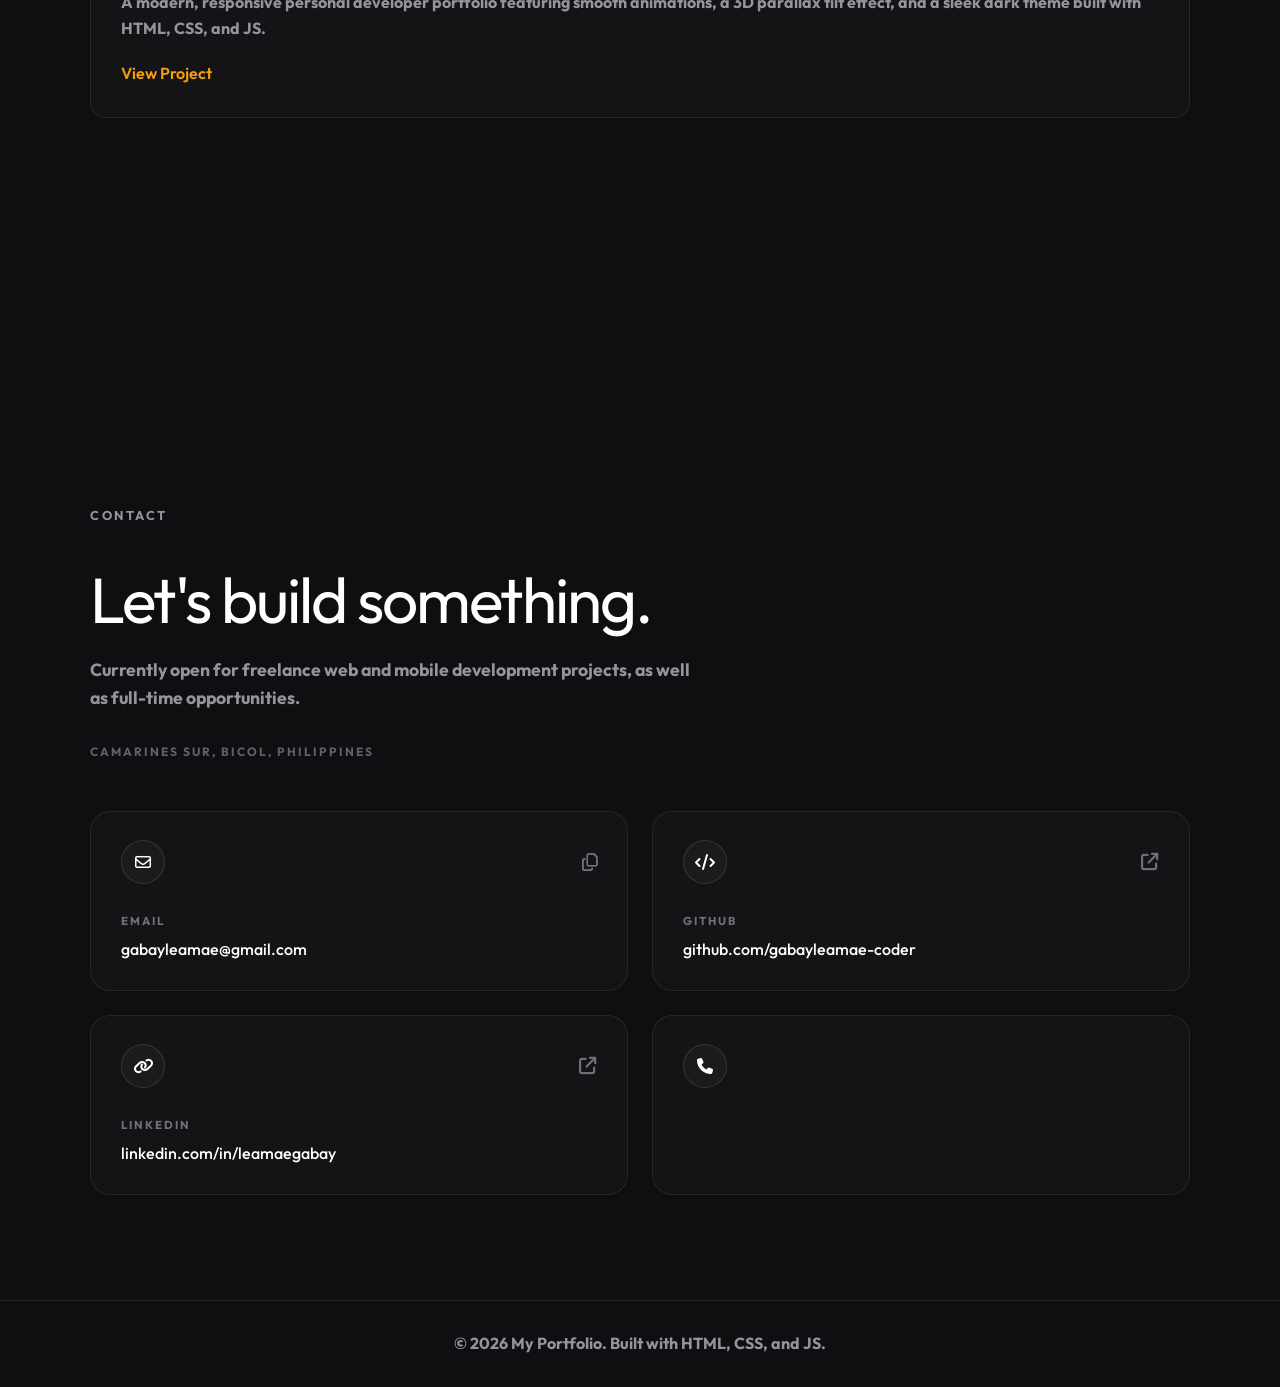
==== commit 8fe27e3f: "feat: added something new to code" ====
--- a/index.html
+++ b/index.html
@@ -101,33 +101,50 @@
     <!-- Skills Section -->
     <section id="skills">
         <h2>Skills</h2>
-        <div class="skills-grid">
-            <div class="skill-card" data-color="#e34f26">
-                <div class="skill-icon">
-                    <i class="fa-brands fa-html5"></i>
-                </div>
-                <h3>HTML5</h3>
-                <div class="skill-bar">
-                    <div class="skill-progress" style="width: 90%;"></div>
-                </div>
-            </div>
-            <div class="skill-card" data-color="#264de4">
-                <div class="skill-icon">
-                    <i class="fa-brands fa-css3-alt"></i>
-                </div>
-                <h3>CSS3</h3>
-                <div class="skill-bar">
-                    <div class="skill-progress" style="width: 85%;"></div>
-                </div>
-            </div>
-            <div class="skill-card" data-color="#f7df1e">
-                <div class="skill-icon">
-                    <i class="fa-brands fa-js"></i>
-                </div>
-                <h3>JavaScript</h3>
-                <div class="skill-bar">
-                    <div class="skill-progress" style="width: 75%;"></div>
-                </div>
+        <div class="skills-marquee-container">
+            <div class="marquee-track">
+                <!-- Set 1 -->
+                <div class="skill-pill"><i class="fa-brands fa-html5" style="color: #e34f26"></i><span>HTML5</span></div>
+                <div class="skill-pill"><i class="fa-brands fa-css3-alt" style="color: #264de4"></i><span>CSS3</span></div>
+                <div class="skill-pill"><i class="fa-brands fa-js" style="color: #f7df1e"></i><span>JavaScript</span></div>
+                <div class="skill-pill"><i class="fa-brands fa-git-alt" style="color: #f05032"></i><span>Git</span></div>
+                <div class="skill-pill"><i class="fa-brands fa-github" style="color: #ffffff"></i><span>GitHub</span></div>
+                <div class="skill-pill"><i class="fa-solid fa-rocket" style="color: #ff9900"></i><span>Antigravity</span></div>
+                <div class="skill-pill"><i class="fa-solid fa-robot" style="color: #d1d5db"></i><span>Claude</span></div>
+                <div class="skill-pill"><i class="fa-solid fa-microchip" style="color: #10a37f"></i><span>ChatGPT</span></div>
+                <div class="skill-pill"><i class="fa-brands fa-figma" style="color: #f24e1e"></i><span>Figma</span></div>
+                <!-- Set 2 -->
+                <div class="skill-pill"><i class="fa-brands fa-html5" style="color: #e34f26"></i><span>HTML5</span></div>
+                <div class="skill-pill"><i class="fa-brands fa-css3-alt" style="color: #264de4"></i><span>CSS3</span></div>
+                <div class="skill-pill"><i class="fa-brands fa-js" style="color: #f7df1e"></i><span>JavaScript</span></div>
+                <div class="skill-pill"><i class="fa-brands fa-git-alt" style="color: #f05032"></i><span>Git</span></div>
+                <div class="skill-pill"><i class="fa-brands fa-github" style="color: #ffffff"></i><span>GitHub</span></div>
+                <div class="skill-pill"><i class="fa-solid fa-rocket" style="color: #ff9900"></i><span>Antigravity</span></div>
+                <div class="skill-pill"><i class="fa-solid fa-robot" style="color: #d1d5db"></i><span>Claude</span></div>
+                <div class="skill-pill"><i class="fa-solid fa-microchip" style="color: #10a37f"></i><span>ChatGPT</span></div>
+                <div class="skill-pill"><i class="fa-brands fa-figma" style="color: #f24e1e"></i><span>Figma</span></div>
+            </div>
+            <div class="marquee-track reverse">
+                <!-- Set 1 -->
+                <div class="skill-pill"><i class="fa-brands fa-figma" style="color: #f24e1e"></i><span>Figma</span></div>
+                <div class="skill-pill"><i class="fa-solid fa-microchip" style="color: #10a37f"></i><span>ChatGPT</span></div>
+                <div class="skill-pill"><i class="fa-solid fa-robot" style="color: #d1d5db"></i><span>Claude</span></div>
+                <div class="skill-pill"><i class="fa-solid fa-rocket" style="color: #ff9900"></i><span>Antigravity</span></div>
+                <div class="skill-pill"><i class="fa-brands fa-github" style="color: #ffffff"></i><span>GitHub</span></div>
+                <div class="skill-pill"><i class="fa-brands fa-git-alt" style="color: #f05032"></i><span>Git</span></div>
+                <div class="skill-pill"><i class="fa-brands fa-js" style="color: #f7df1e"></i><span>JavaScript</span></div>
+                <div class="skill-pill"><i class="fa-brands fa-css3-alt" style="color: #264de4"></i><span>CSS3</span></div>
+                <div class="skill-pill"><i class="fa-brands fa-html5" style="color: #e34f26"></i><span>HTML5</span></div>
+                <!-- Set 2 -->
+                <div class="skill-pill"><i class="fa-brands fa-figma" style="color: #f24e1e"></i><span>Figma</span></div>
+                <div class="skill-pill"><i class="fa-solid fa-microchip" style="color: #10a37f"></i><span>ChatGPT</span></div>
+                <div class="skill-pill"><i class="fa-solid fa-robot" style="color: #d1d5db"></i><span>Claude</span></div>
+                <div class="skill-pill"><i class="fa-solid fa-rocket" style="color: #ff9900"></i><span>Antigravity</span></div>
+                <div class="skill-pill"><i class="fa-brands fa-github" style="color: #ffffff"></i><span>GitHub</span></div>
+                <div class="skill-pill"><i class="fa-brands fa-git-alt" style="color: #f05032"></i><span>Git</span></div>
+                <div class="skill-pill"><i class="fa-brands fa-js" style="color: #f7df1e"></i><span>JavaScript</span></div>
+                <div class="skill-pill"><i class="fa-brands fa-css3-alt" style="color: #264de4"></i><span>CSS3</span></div>
+                <div class="skill-pill"><i class="fa-brands fa-html5" style="color: #e34f26"></i><span>HTML5</span></div>
             </div>
         </div>
     </section>
--- a/style.css
+++ b/style.css
@@ -432,149 +432,67 @@
     margin-bottom: 50px;
 }
 
-.skills-grid {
-    display: grid;
-    grid-template-columns: repeat(auto-fit, minmax(220px, 1fr));
-    gap: 30px;
-    width: 100%;
-    max-width: 1000px;
-}
-
-.skill-card {
-    background: var(--card-bg);
-    backdrop-filter: blur(10px);
-    border: 1px solid var(--glass-border);
-    border-radius: 16px;
-    padding: 35px 25px;
-    text-align: center;
-    transition: transform 0.4s ease, box-shadow 0.4s ease, border-color 0.4s ease;
+.skills-marquee-container {
+    width: 100vw;
+    display: flex;
+    flex-direction: column;
+    gap: 20px;
+    padding: 20px 0;
     position: relative;
     overflow: hidden;
-}
-
-/* Subtle gradient overlay on hover */
-.skill-card::before {
-    content: '';
-    position: absolute;
-    top: 0;
-    left: 0;
-    width: 100%;
-    height: 100%;
-    background: radial-gradient(circle at 50% 0%, rgba(255, 255, 255, 0.05), transparent 70%);
-    opacity: 0;
-    transition: opacity 0.4s ease;
-    pointer-events: none;
-}
-
-.skill-card:hover::before {
-    opacity: 1;
-}
-
-.skill-card:hover {
-    transform: translateY(-10px);
-    border-color: rgba(255, 255, 255, 0.2);
-}
-
-/* Dynamic glow based on data-color */
-.skill-card[data-color="#e34f26"]:hover {
-    box-shadow: 0 8px 30px rgba(227, 79, 38, 0.3);
-}
-
-.skill-card[data-color="#264de4"]:hover {
-    box-shadow: 0 8px 30px rgba(38, 77, 228, 0.3);
-}
-
-.skill-card[data-color="#f7df1e"]:hover {
-    box-shadow: 0 8px 30px rgba(247, 223, 30, 0.25);
-}
-
-.skill-card[data-color="#38bdf8"]:hover {
-    box-shadow: 0 8px 30px rgba(56, 189, 248, 0.3);
-}
-
-.skill-icon {
-    font-size: 3rem;
-    margin-bottom: 20px;
-    transition: transform 0.4s ease, color 0.3s ease;
-    display: inline-block;
-}
-
-/* Brand-colored icons on hover */
-.skill-card[data-color="#e34f26"]:hover .skill-icon {
-    color: #e34f26;
-    text-shadow: 0 0 20px rgba(227, 79, 38, 0.5);
-}
-
-.skill-card[data-color="#264de4"]:hover .skill-icon {
-    color: #264de4;
-    text-shadow: 0 0 20px rgba(38, 77, 228, 0.5);
-}
-
-.skill-card[data-color="#f7df1e"]:hover .skill-icon {
-    color: #f7df1e;
-    text-shadow: 0 0 20px rgba(247, 223, 30, 0.4);
-}
-
-.skill-card[data-color="#38bdf8"]:hover .skill-icon {
-    color: #38bdf8;
-    text-shadow: 0 0 20px rgba(56, 189, 248, 0.5);
-}
-
-.skill-card:hover .skill-icon {
-    transform: scale(1.15) translateY(-3px);
-}
-
-.skill-card h3 {
-    font-size: 1.1rem;
-    font-weight: 600;
-    margin-bottom: 18px;
-    letter-spacing: 0.5px;
-}
-
-/* Progress bar */
-.skill-bar {
-    width: 100%;
-    height: 6px;
-    background: rgba(255, 255, 255, 0.08);
-    border-radius: 3px;
-    overflow: hidden;
-}
-
-.skill-progress {
-    height: 100%;
-    background: linear-gradient(90deg, var(--accent), #818cf8);
-    border-radius: 3px;
-    width: 0%;
-}
-
-/* Card entrance animation */
-.skill-card {
-    opacity: 0;
-    transform: translateY(30px);
-    animation: cardFadeIn 0.6s ease forwards;
-}
-
-.skill-card:nth-child(1) {
-    animation-delay: 0.1s;
-}
-
-.skill-card:nth-child(2) {
-    animation-delay: 0.2s;
-}
-
-.skill-card:nth-child(3) {
-    animation-delay: 0.3s;
-}
-
-.skill-card:nth-child(4) {
-    animation-delay: 0.4s;
-}
-
-@keyframes cardFadeIn {
-    to {
-        opacity: 1;
-        transform: translateY(0);
-    }
+    /* Edge fade masks */
+    mask-image: linear-gradient(to right, transparent 0%, black 18%, black 82%, transparent 100%);
+    -webkit-mask-image: linear-gradient(to right, transparent 0%, black 18%, black 82%, transparent 100%);
+    /* Allow it to bleed to edges */
+    left: 50%;
+    transform: translateX(-50%);
+}
+
+.marquee-track {
+    display: flex;
+    gap: 20px;
+    width: max-content;
+    animation: scroll-left 30s linear infinite;
+}
+
+.marquee-track.reverse {
+    animation: scroll-right 30s linear infinite;
+}
+
+@keyframes scroll-left {
+    0% { transform: translateX(0); }
+    100% { transform: translateX(-50%); } 
+}
+
+@keyframes scroll-right {
+    0% { transform: translateX(-50%); }
+    100% { transform: translateX(0); }
+}
+
+.skill-pill {
+    display: flex;
+    align-items: center;
+    gap: 12px;
+    background: rgba(24, 24, 27, 0.7);
+    backdrop-filter: blur(10px);
+    border: 1px dashed rgba(255, 255, 255, 0.15); 
+    padding: 14px 24px;
+    border-radius: 999px; 
+    font-size: 1rem;
+    font-weight: 500;
+    color: var(--text-main);
+    white-space: nowrap;
+    cursor: url('cursor.png'), default;
+    will-change: transform;
+}
+
+.skill-pill:hover {
+    border: 1px solid rgba(255, 255, 255, 0.3);
+    background: rgba(39, 39, 42, 0.9);
+}
+
+.skill-pill i {
+    font-size: 1.2rem;
 }
 
 /* ==========================================
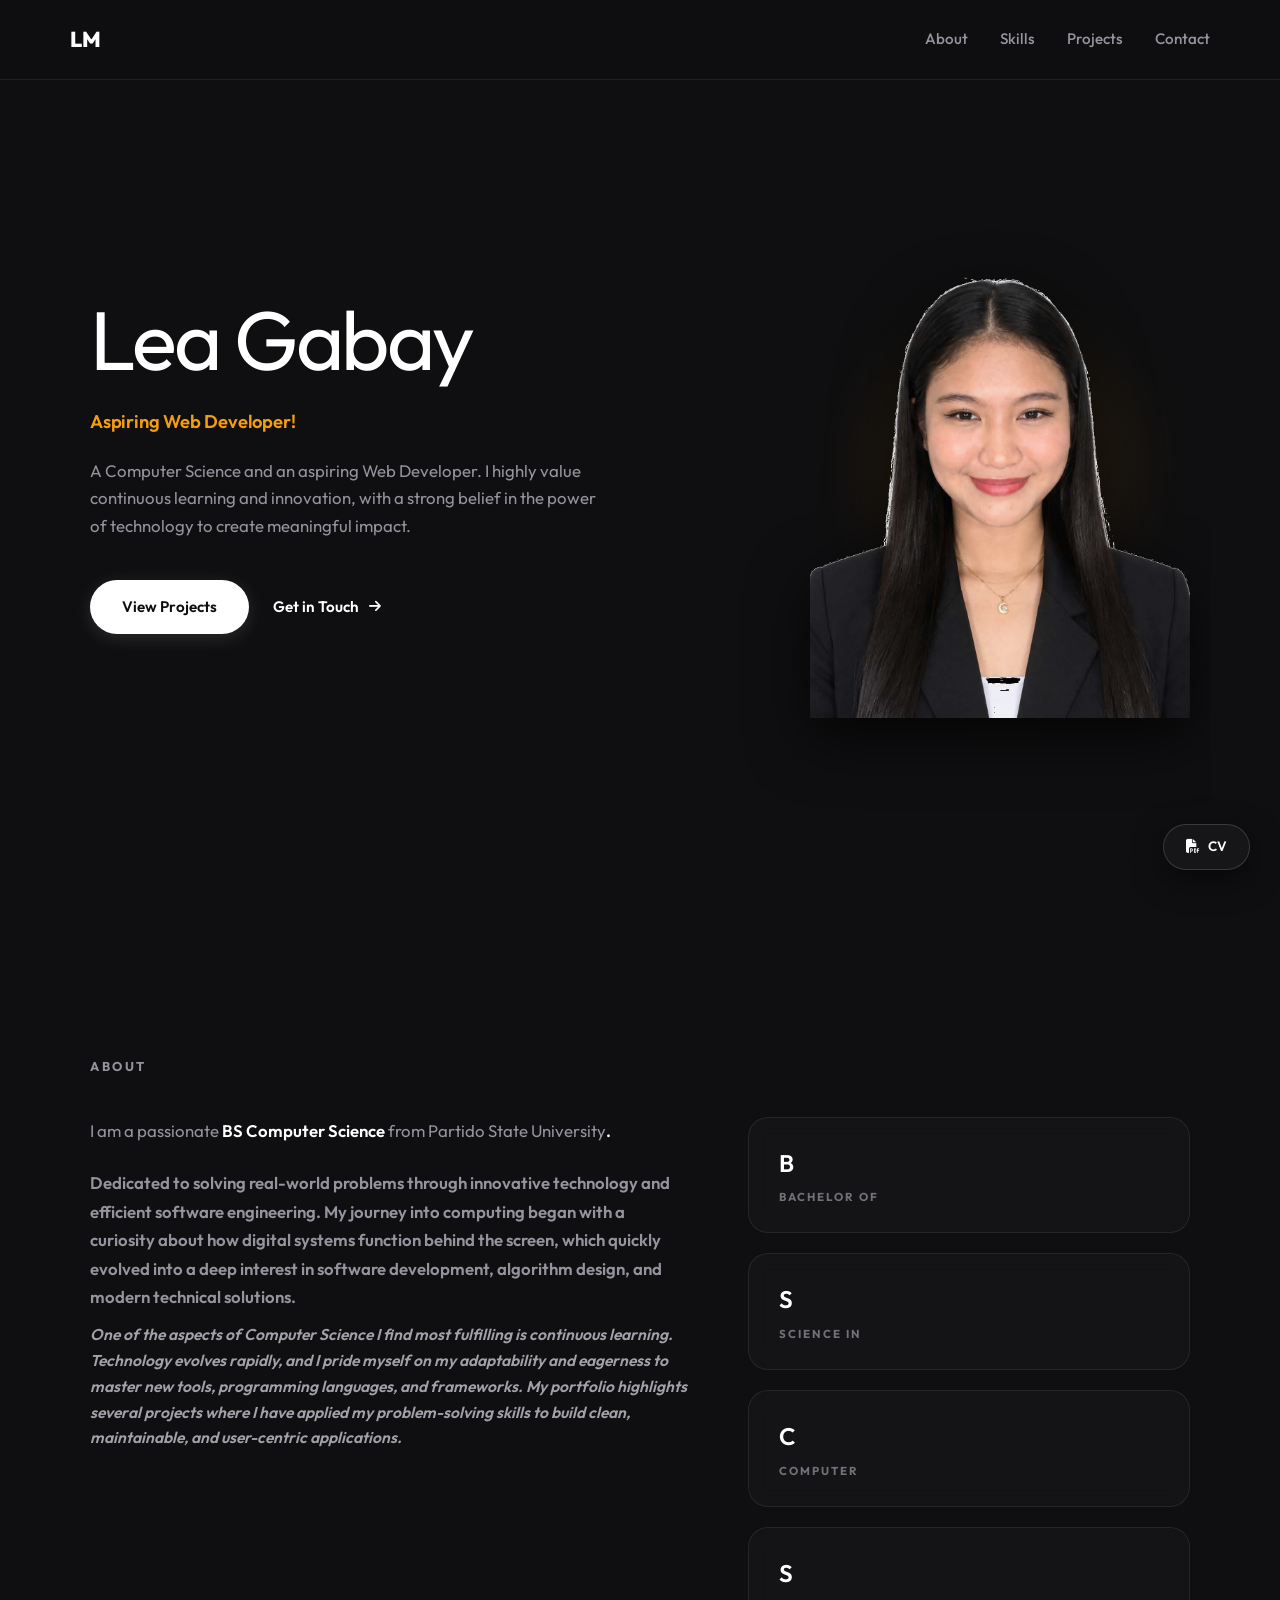
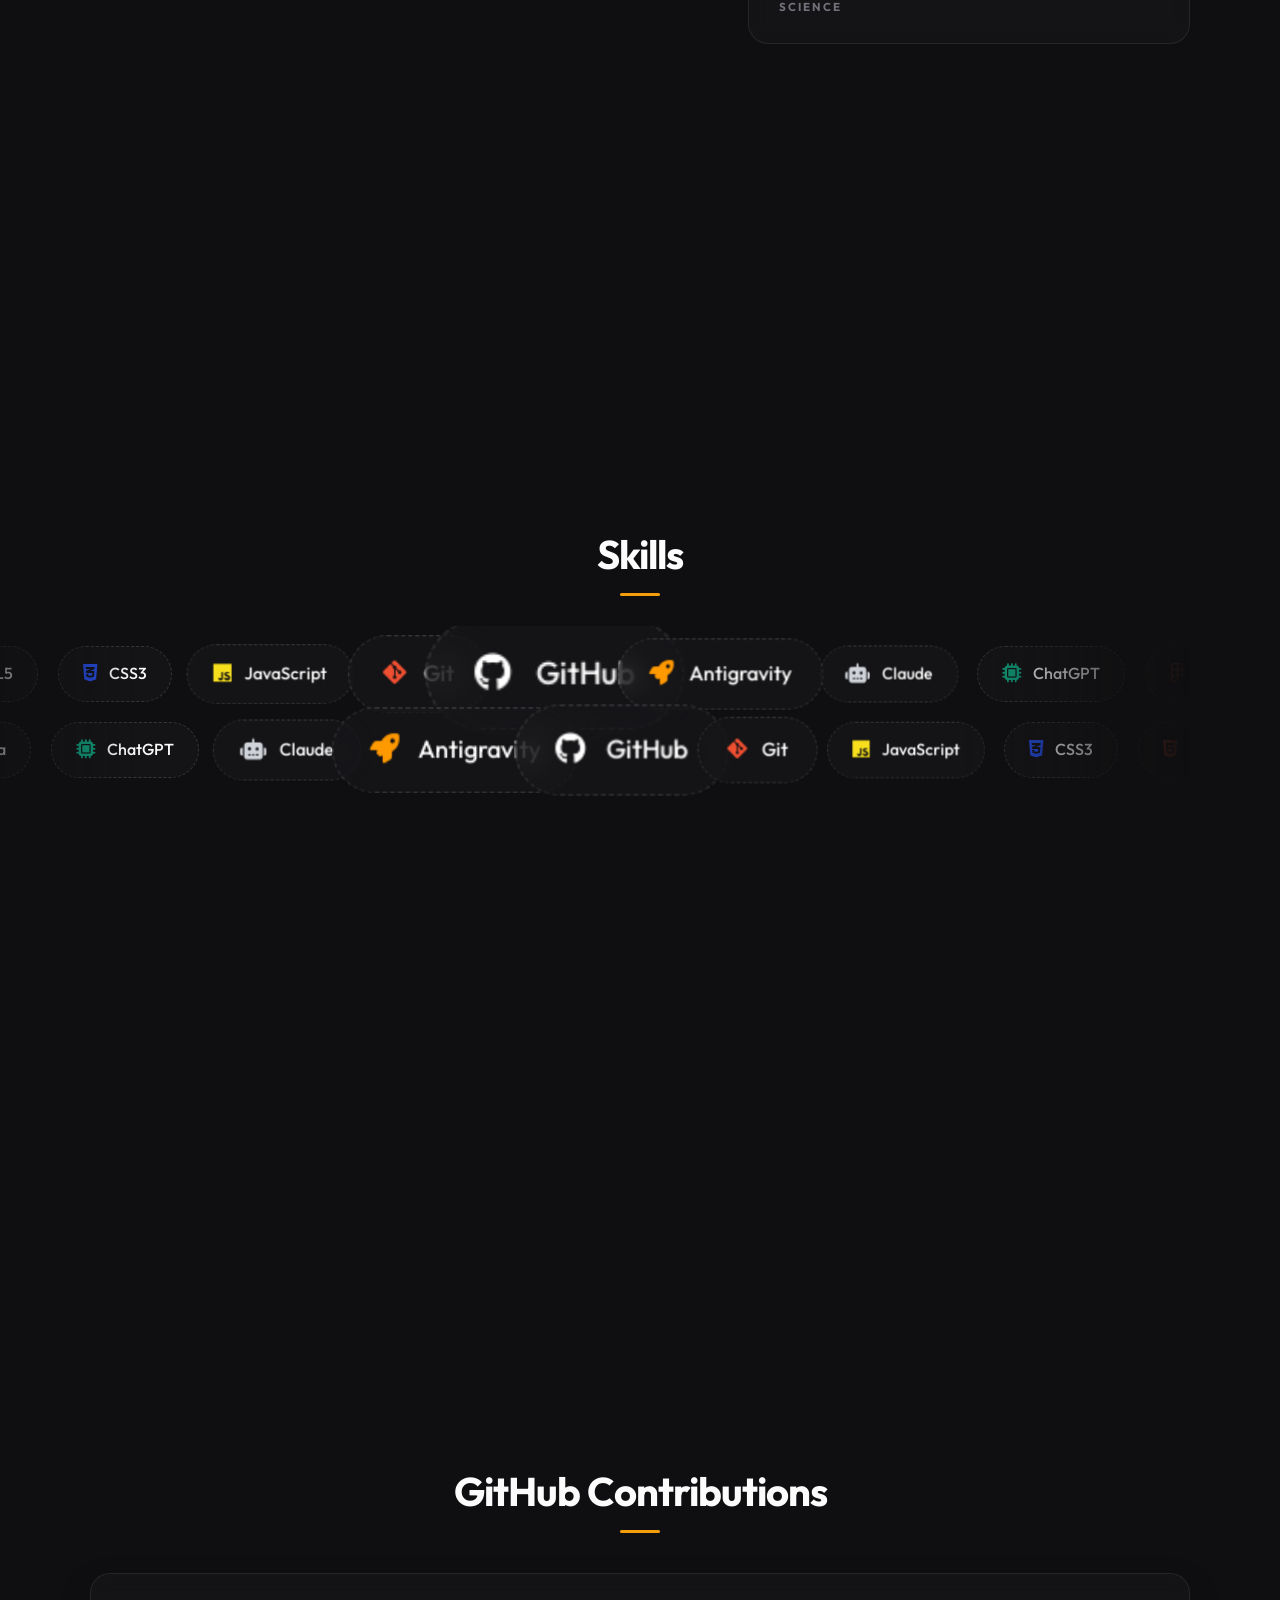
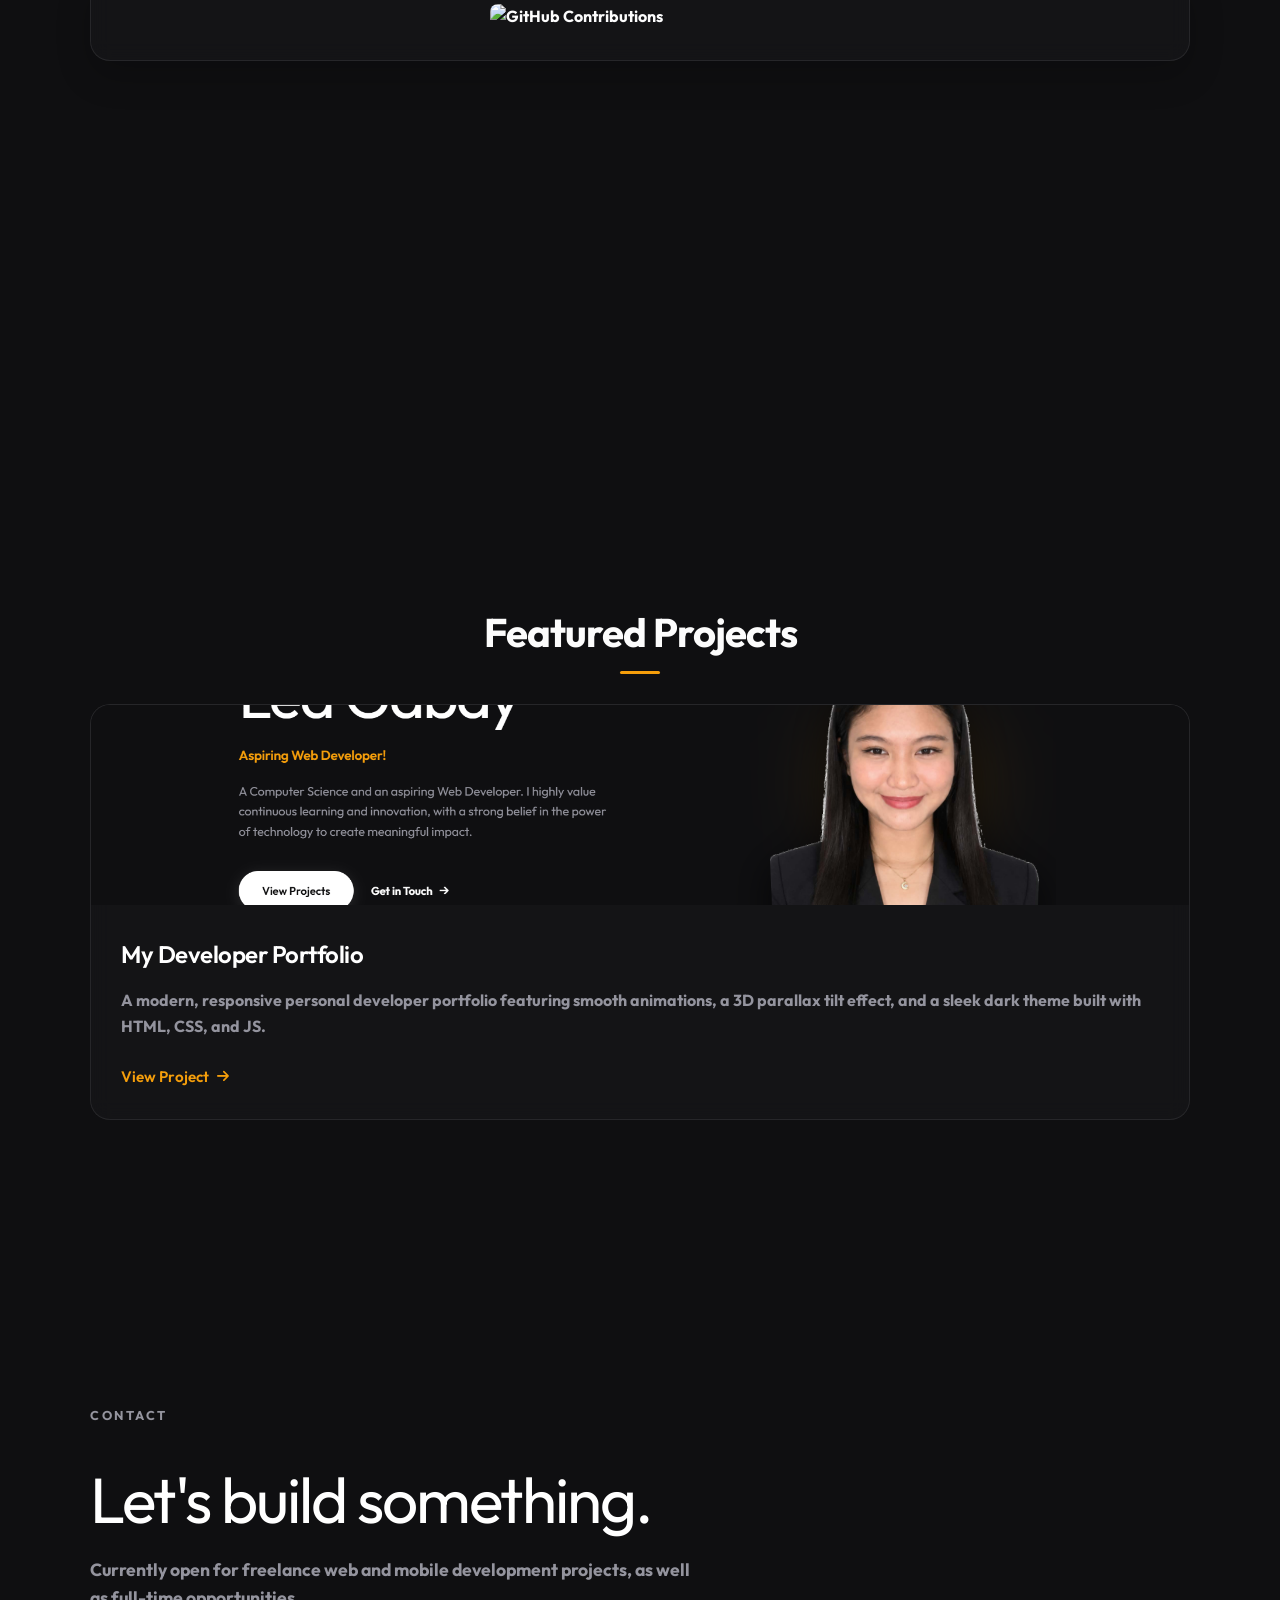
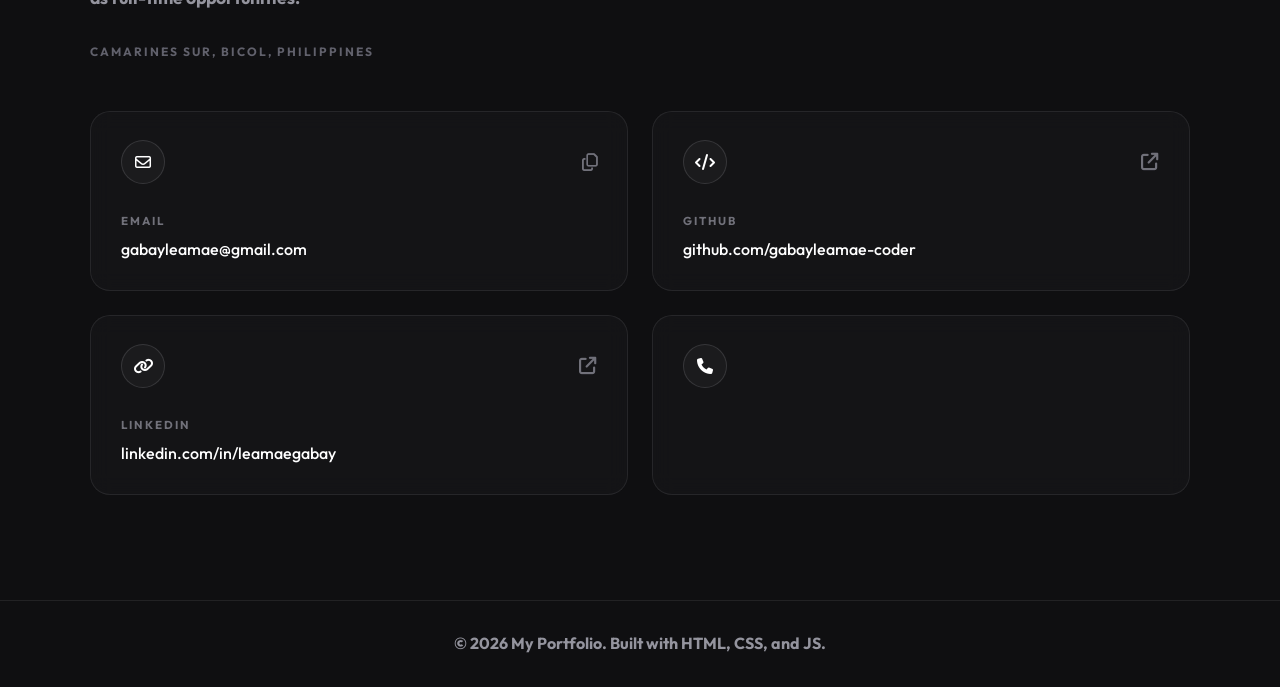
==== commit bb0922e4: "Enhance portfolio UI: add premium aesthetic, project updates, and GitHub contributions section" ====
--- a/index.html
+++ b/index.html
@@ -149,15 +149,31 @@
         </div>
     </section>
 
+    <!-- GitHub Contributions Section -->
+    <section id="github-contributions">
+        <h2>GitHub Contributions</h2>
+        <div class="contributions-container">
+            <!-- Using the user's provided screenshot -->
+            <img src="github_contributions.png" alt="GitHub Contributions" class="github-chart">
+        </div>
+    </section>
+
     <!-- Projects Section -->
     <section id="projects">
         <h2>Featured Projects</h2>
-        <div class="project-card">
-            <h3>Developer Portfolio</h3>
-            <p>A modern, responsive personal developer portfolio featuring smooth animations, a 3D parallax tilt effect, and a sleek dark theme built with HTML, CSS, and JS.</p>
-            <a href="#">View Project</a>
-        </div>
-        <!-- We can add more project cards here later -->
+        <div class="project-grid">
+            <!-- Project 1 -->
+            <div class="project-card">
+                <div class="project-img-wrapper">
+                    <img src="portfolio_screenshot.png" alt="Developer Portfolio">
+                </div>
+                <div class="project-content">
+                    <h3>My Developer Portfolio</h3>
+                    <p>A modern, responsive personal developer portfolio featuring smooth animations, a 3D parallax tilt effect, and a sleek dark theme built with HTML, CSS, and JS.</p>
+                    <a href="#" class="project-link">View Project <i class="fa-solid fa-arrow-right"></i></a>
+                </div>
+            </div>
+        </div>
     </section>
 
     <!-- Contact Section -->
--- a/style.css
+++ b/style.css
@@ -397,9 +397,9 @@
 }
 
 .about-card:hover {
-    transform: translateY(-4px);
+    transform: translateY(-6px);
     border-color: rgba(255, 255, 255, 0.2);
-    box-shadow: 0 15px 35px rgba(0, 0, 0, 0.4), 0 0 20px rgba(245, 158, 11, 0.05);
+    box-shadow: 0 20px 40px rgba(0, 0, 0, 0.5), 0 0 25px rgba(245, 158, 11, 0.15);
 }
 
 .about-card h3 {
@@ -496,6 +496,35 @@
 }
 
 /* ==========================================
+   GITHUB CONTRIBUTIONS SECTION
+   ========================================== */
+#github-contributions {
+    align-items: center;
+}
+
+.contributions-container {
+    background: rgba(24, 24, 27, 0.65);
+    backdrop-filter: blur(10px);
+    border: 1px solid rgba(255, 255, 255, 0.08);
+    border-radius: 20px;
+    padding: 30px;
+    display: flex;
+    justify-content: center;
+    align-items: center;
+    overflow-x: auto;
+    width: 100%;
+    margin-top: 10px;
+    box-shadow: 0 15px 35px rgba(0, 0, 0, 0.2);
+}
+
+.github-chart {
+    max-width: 100%;
+    height: auto;
+    border-radius: 8px;
+    min-width: 300px;
+}
+
+/* ==========================================
    PROJECTS SECTION
    ========================================== */
 #projects {
@@ -504,41 +533,89 @@
 
 .project-grid {
     display: grid;
-    grid-template-columns: repeat(auto-fit, minmax(300px, 1fr));
+    grid-template-columns: repeat(auto-fit, minmax(320px, 1fr));
     gap: 30px;
     width: 100%;
 }
 
 .project-card {
-    background-color: var(--card-bg);
+    background: rgba(24, 24, 27, 0.65);
+    backdrop-filter: blur(10px);
+    border: 1px solid rgba(255, 255, 255, 0.08);
+    border-radius: 20px;
+    overflow: hidden;
+    transition: transform 0.3s ease, border-color 0.3s ease, box-shadow 0.3s ease;
+    display: flex;
+    flex-direction: column;
+}
+
+.project-card:hover {
+    transform: translateY(-8px);
+    border-color: rgba(255, 255, 255, 0.2);
+    box-shadow: 0 20px 40px rgba(0, 0, 0, 0.5), 0 0 20px rgba(245, 158, 11, 0.1);
+}
+
+.project-img-wrapper {
+    width: 100%;
+    height: 200px;
+    overflow: hidden;
+}
+
+.project-img-wrapper img {
+    width: 100%;
+    height: 100%;
+    object-fit: cover;
+    transition: transform 0.5s ease;
+}
+
+.project-card:hover .project-img-wrapper img {
+    transform: scale(1.05);
+}
+
+.project-content {
     padding: 30px;
-    border-radius: 15px;
-    border: 1px solid var(--glass-border);
-    transition: transform 0.3s ease;
-}
-
-.project-card:hover {
-    transform: translateY(-10px);
+    display: flex;
+    flex-direction: column;
+    flex-grow: 1;
 }
 
 .project-card h3 {
     font-size: 1.5rem;
+    font-weight: 600;
+    color: #ffffff;
     margin-bottom: 15px;
+    letter-spacing: -0.5px;
 }
 
 .project-card p {
     color: var(--text-muted);
-    margin-bottom: 20px;
-}
-
-.project-card a {
+    line-height: 1.6;
+    margin-bottom: 25px;
+    flex-grow: 1;
+}
+
+.project-link {
     color: var(--accent);
     text-decoration: none;
     font-weight: 600;
-}
-
-.project-card a:hover {
-    text-decoration: underline;
+    font-size: 0.95rem;
+    display: inline-flex;
+    align-items: center;
+    gap: 8px;
+    transition: color 0.2s ease;
+}
+
+.project-link i {
+    font-size: 0.85rem;
+    transition: transform 0.25s ease;
+}
+
+.project-link:hover {
+    color: var(--accent-hover);
+}
+
+.project-link:hover i {
+    transform: translateX(5px);
 }
 
 /* ==========================================
@@ -606,9 +683,9 @@
 }
 
 .contact-card:hover {
-    transform: translateY(-4px);
+    transform: translateY(-6px);
     border-color: rgba(255, 255, 255, 0.2);
-    box-shadow: 0 15px 35px rgba(0, 0, 0, 0.4);
+    box-shadow: 0 20px 40px rgba(0, 0, 0, 0.5), 0 0 25px rgba(245, 158, 11, 0.15);
 }
 
 .contact-card-header {
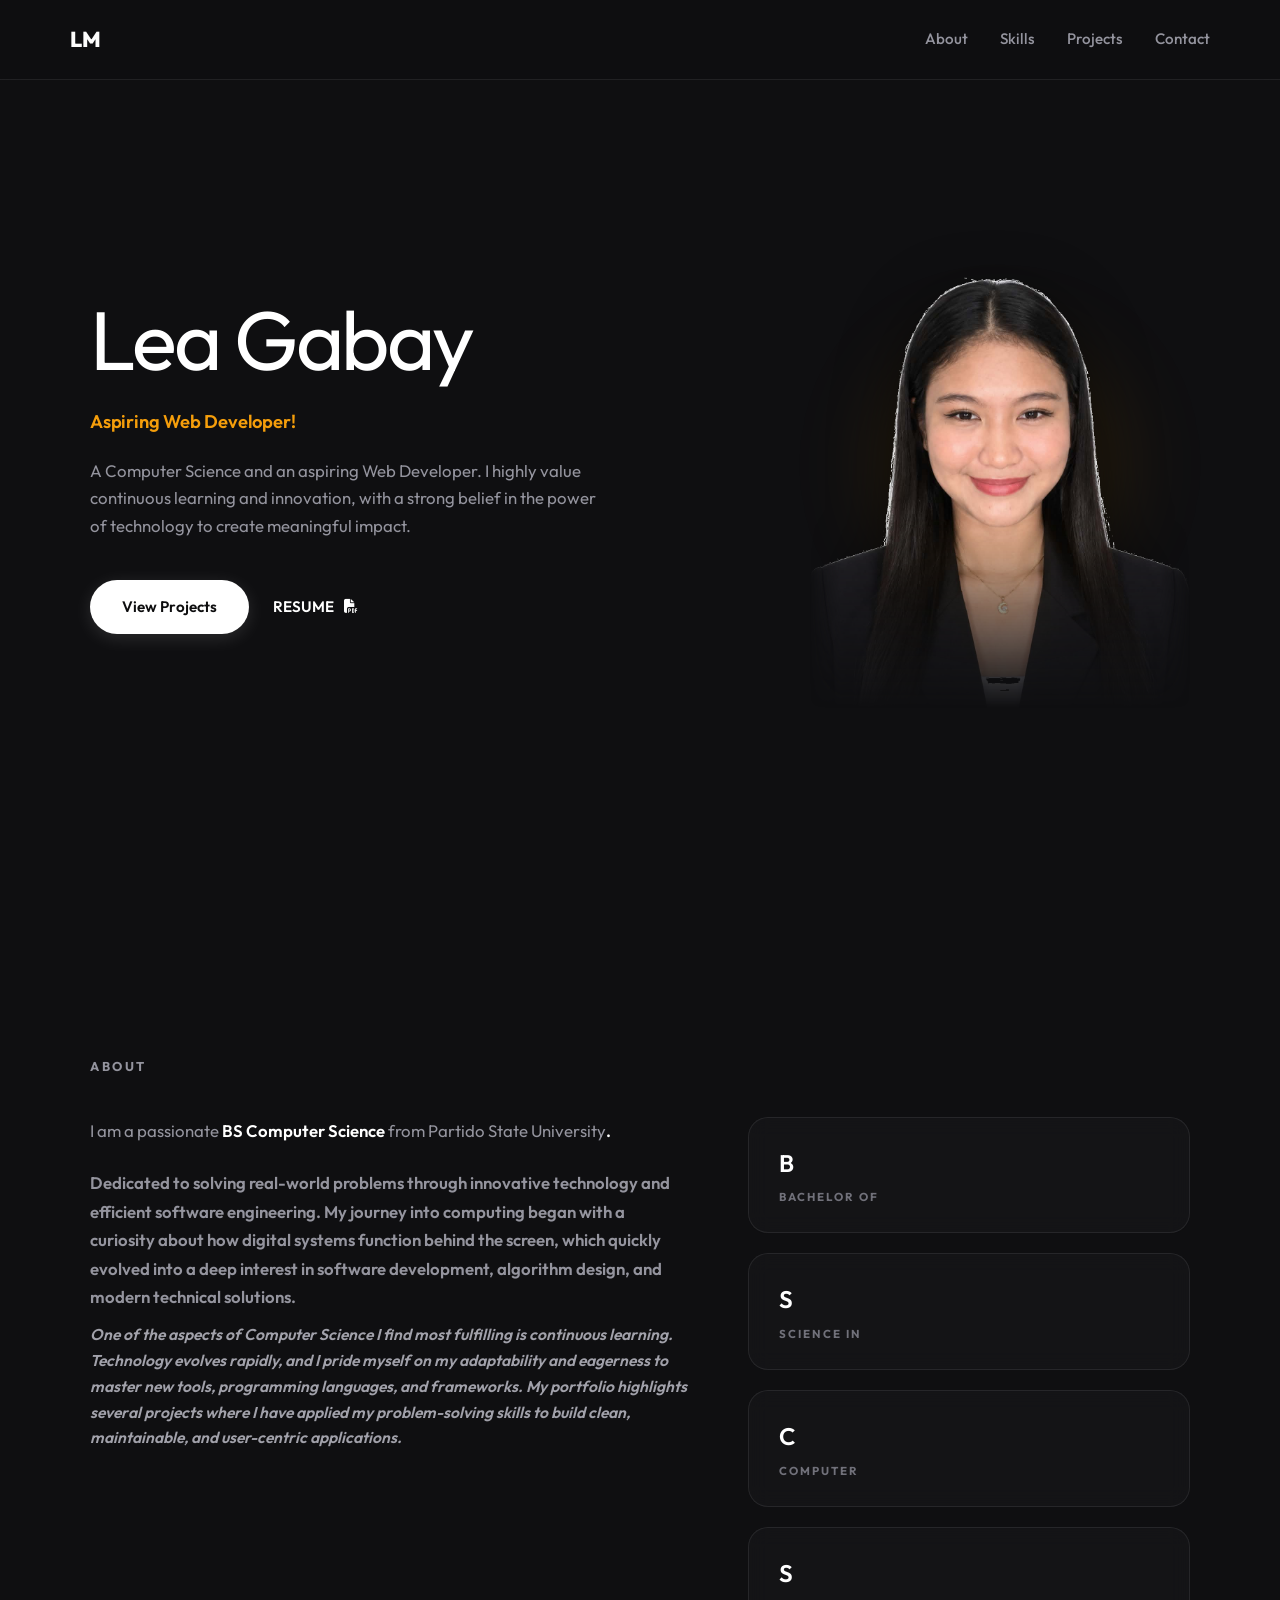
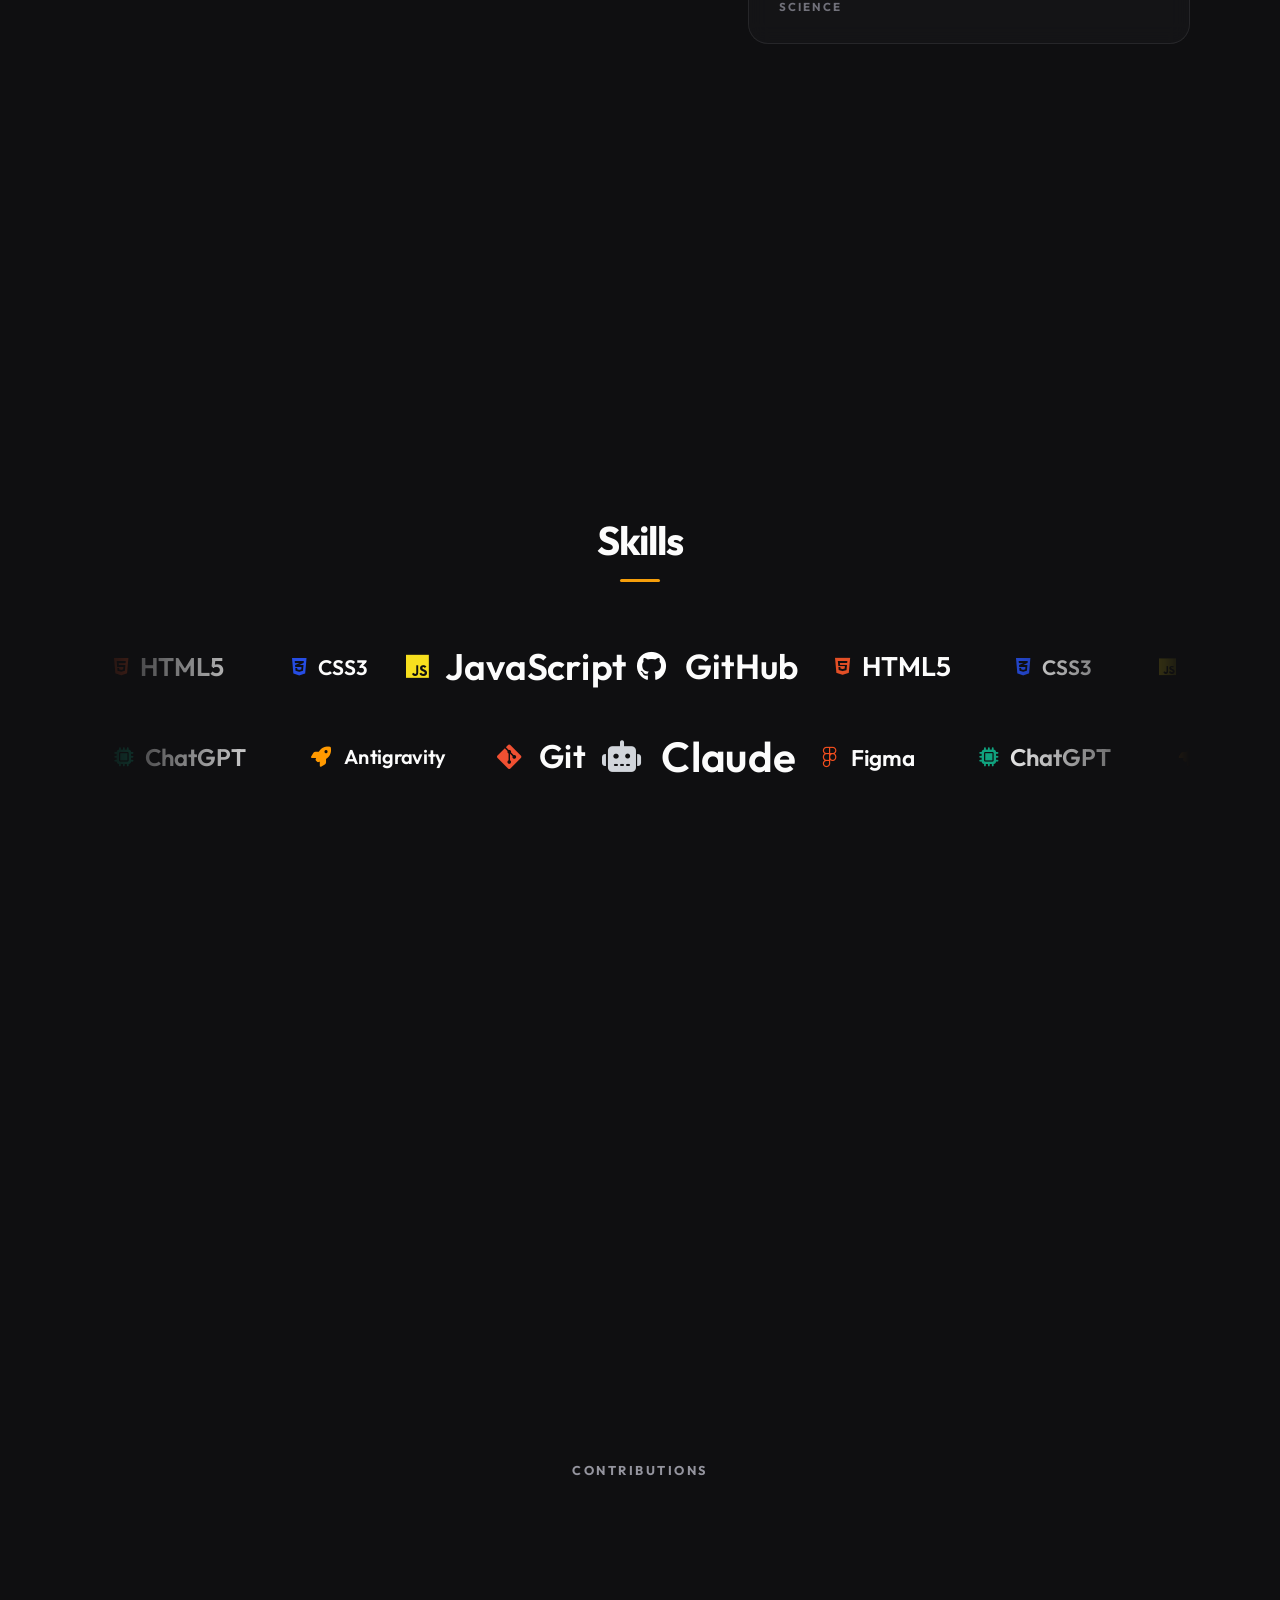
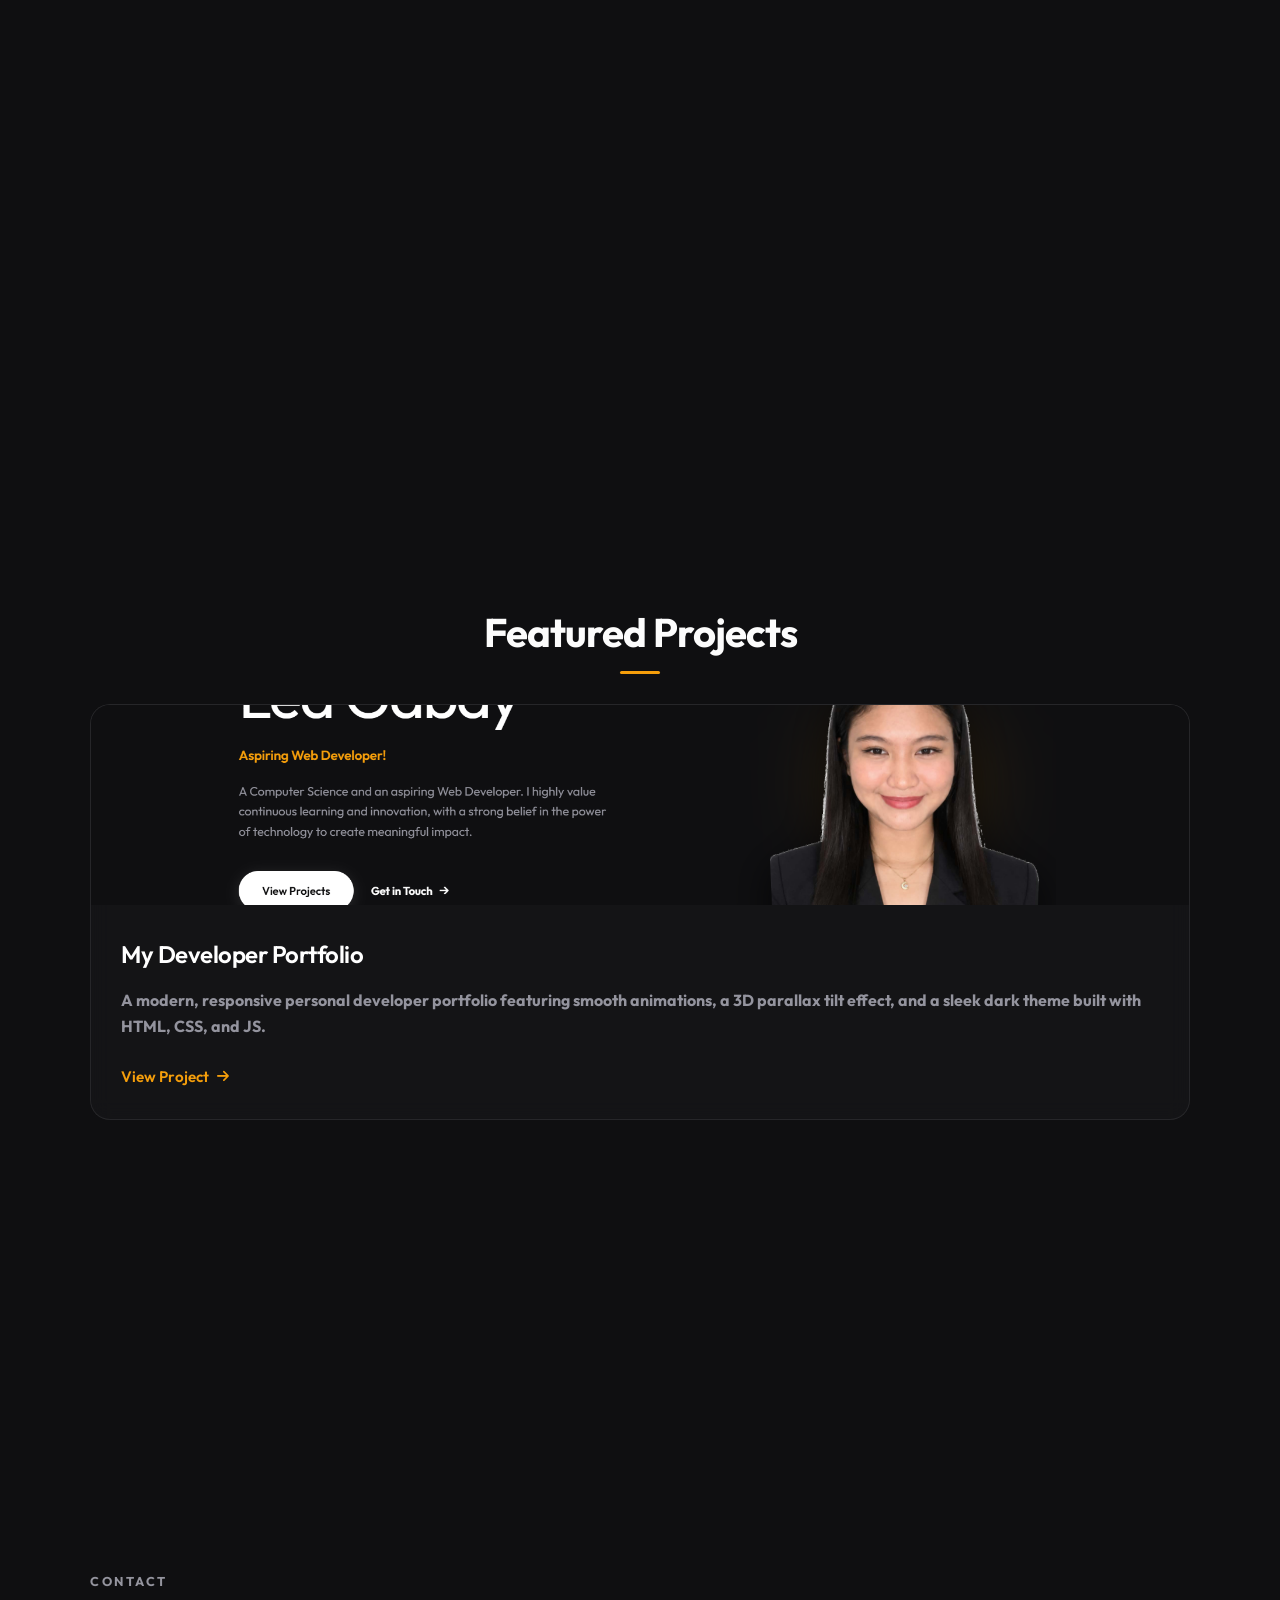
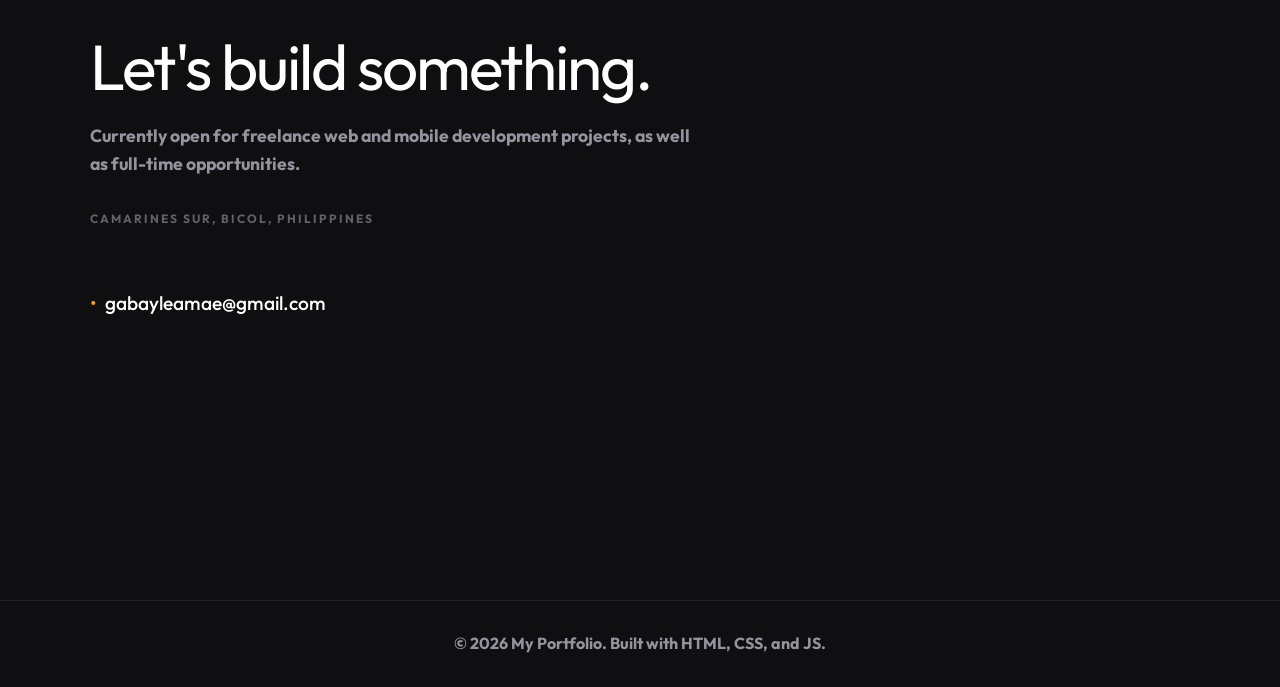
==== commit 363d8cc7: "Update portfolio: centered GitHub graph, updated skills marquee layout, cleaned contact section, and" ====
--- a/index.html
+++ b/index.html
@@ -45,7 +45,7 @@
                 </p>
                 <div class="hero-actions">
                     <a href="#projects" class="btn-primary">View Projects</a>
-                    <a href="#contact" class="btn-secondary">Get in Touch <i class="fa-solid fa-arrow-right"></i></a>
+                    <a href="resume.pdf" download class="btn-secondary">RESUME <i class="fa-solid fa-file-pdf"></i></a>
                 </div>
             </div>
             <div class="hero-avatar-wrapper">
@@ -55,12 +55,6 @@
             </div>
         </div>
     </section>
-
-    <!-- Floating CV Button -->
-    <a href="resume.pdf" download class="floating-cv-btn" title="Download CV">
-        <i class="fa-solid fa-file-pdf"></i>
-        <span>CV</span>
-    </a>
 
     <!-- About Section -->
     <section id="about">
@@ -104,57 +98,64 @@
         <div class="skills-marquee-container">
             <div class="marquee-track">
                 <!-- Set 1 -->
-                <div class="skill-pill"><i class="fa-brands fa-html5" style="color: #e34f26"></i><span>HTML5</span></div>
-                <div class="skill-pill"><i class="fa-brands fa-css3-alt" style="color: #264de4"></i><span>CSS3</span></div>
-                <div class="skill-pill"><i class="fa-brands fa-js" style="color: #f7df1e"></i><span>JavaScript</span></div>
-                <div class="skill-pill"><i class="fa-brands fa-git-alt" style="color: #f05032"></i><span>Git</span></div>
-                <div class="skill-pill"><i class="fa-brands fa-github" style="color: #ffffff"></i><span>GitHub</span></div>
-                <div class="skill-pill"><i class="fa-solid fa-rocket" style="color: #ff9900"></i><span>Antigravity</span></div>
-                <div class="skill-pill"><i class="fa-solid fa-robot" style="color: #d1d5db"></i><span>Claude</span></div>
-                <div class="skill-pill"><i class="fa-solid fa-microchip" style="color: #10a37f"></i><span>ChatGPT</span></div>
-                <div class="skill-pill"><i class="fa-brands fa-figma" style="color: #f24e1e"></i><span>Figma</span></div>
+                <div class="skill-pill" style="font-size: 1.6rem;"><i class="fa-brands fa-html5" style="color: #e34f26"></i><span>HTML5</span></div>
+                <div class="skill-pill" style="font-size: 1.3rem;"><i class="fa-brands fa-css3-alt" style="color: #264de4"></i><span>CSS3</span></div>
+                <div class="skill-pill" style="font-size: 1.7rem;"><i class="fa-brands fa-js" style="color: #f7df1e"></i><span>JavaScript</span></div>
+                <div class="skill-pill" style="font-size: 1.4rem;"><i class="fa-brands fa-github" style="color: #ffffff"></i><span>GitHub</span></div>
                 <!-- Set 2 -->
-                <div class="skill-pill"><i class="fa-brands fa-html5" style="color: #e34f26"></i><span>HTML5</span></div>
-                <div class="skill-pill"><i class="fa-brands fa-css3-alt" style="color: #264de4"></i><span>CSS3</span></div>
-                <div class="skill-pill"><i class="fa-brands fa-js" style="color: #f7df1e"></i><span>JavaScript</span></div>
-                <div class="skill-pill"><i class="fa-brands fa-git-alt" style="color: #f05032"></i><span>Git</span></div>
-                <div class="skill-pill"><i class="fa-brands fa-github" style="color: #ffffff"></i><span>GitHub</span></div>
-                <div class="skill-pill"><i class="fa-solid fa-rocket" style="color: #ff9900"></i><span>Antigravity</span></div>
-                <div class="skill-pill"><i class="fa-solid fa-robot" style="color: #d1d5db"></i><span>Claude</span></div>
-                <div class="skill-pill"><i class="fa-solid fa-microchip" style="color: #10a37f"></i><span>ChatGPT</span></div>
-                <div class="skill-pill"><i class="fa-brands fa-figma" style="color: #f24e1e"></i><span>Figma</span></div>
+                <div class="skill-pill" style="font-size: 1.6rem;"><i class="fa-brands fa-html5" style="color: #e34f26"></i><span>HTML5</span></div>
+                <div class="skill-pill" style="font-size: 1.3rem;"><i class="fa-brands fa-css3-alt" style="color: #264de4"></i><span>CSS3</span></div>
+                <div class="skill-pill" style="font-size: 1.7rem;"><i class="fa-brands fa-js" style="color: #f7df1e"></i><span>JavaScript</span></div>
+                <div class="skill-pill" style="font-size: 1.4rem;"><i class="fa-brands fa-github" style="color: #ffffff"></i><span>GitHub</span></div>
+                <!-- Set 3 -->
+                <div class="skill-pill" style="font-size: 1.6rem;"><i class="fa-brands fa-html5" style="color: #e34f26"></i><span>HTML5</span></div>
+                <div class="skill-pill" style="font-size: 1.3rem;"><i class="fa-brands fa-css3-alt" style="color: #264de4"></i><span>CSS3</span></div>
+                <div class="skill-pill" style="font-size: 1.7rem;"><i class="fa-brands fa-js" style="color: #f7df1e"></i><span>JavaScript</span></div>
+                <div class="skill-pill" style="font-size: 1.4rem;"><i class="fa-brands fa-github" style="color: #ffffff"></i><span>GitHub</span></div>
+                <!-- Set 4 -->
+                <div class="skill-pill" style="font-size: 1.6rem;"><i class="fa-brands fa-html5" style="color: #e34f26"></i><span>HTML5</span></div>
+                <div class="skill-pill" style="font-size: 1.3rem;"><i class="fa-brands fa-css3-alt" style="color: #264de4"></i><span>CSS3</span></div>
+                <div class="skill-pill" style="font-size: 1.7rem;"><i class="fa-brands fa-js" style="color: #f7df1e"></i><span>JavaScript</span></div>
+                <div class="skill-pill" style="font-size: 1.4rem;"><i class="fa-brands fa-github" style="color: #ffffff"></i><span>GitHub</span></div>
             </div>
             <div class="marquee-track reverse">
                 <!-- Set 1 -->
-                <div class="skill-pill"><i class="fa-brands fa-figma" style="color: #f24e1e"></i><span>Figma</span></div>
-                <div class="skill-pill"><i class="fa-solid fa-microchip" style="color: #10a37f"></i><span>ChatGPT</span></div>
-                <div class="skill-pill"><i class="fa-solid fa-robot" style="color: #d1d5db"></i><span>Claude</span></div>
-                <div class="skill-pill"><i class="fa-solid fa-rocket" style="color: #ff9900"></i><span>Antigravity</span></div>
-                <div class="skill-pill"><i class="fa-brands fa-github" style="color: #ffffff"></i><span>GitHub</span></div>
-                <div class="skill-pill"><i class="fa-brands fa-git-alt" style="color: #f05032"></i><span>Git</span></div>
-                <div class="skill-pill"><i class="fa-brands fa-js" style="color: #f7df1e"></i><span>JavaScript</span></div>
-                <div class="skill-pill"><i class="fa-brands fa-css3-alt" style="color: #264de4"></i><span>CSS3</span></div>
-                <div class="skill-pill"><i class="fa-brands fa-html5" style="color: #e34f26"></i><span>HTML5</span></div>
+                <div class="skill-pill" style="font-size: 1.5rem;"><i class="fa-solid fa-microchip" style="color: #10a37f"></i><span>ChatGPT</span></div>
+                <div class="skill-pill" style="font-size: 1.2rem;"><i class="fa-solid fa-rocket" style="color: #ff9900"></i><span>Antigravity</span></div>
+                <div class="skill-pill" style="font-size: 1.4rem;"><i class="fa-brands fa-git-alt" style="color: #f05032"></i><span>Git</span></div>
+                <div class="skill-pill" style="font-size: 1.6rem;"><i class="fa-solid fa-robot" style="color: #d1d5db"></i><span>Claude</span></div>
+                <div class="skill-pill" style="font-size: 1.3rem;"><i class="fa-brands fa-figma" style="color: #f24e1e"></i><span>Figma</span></div>
                 <!-- Set 2 -->
-                <div class="skill-pill"><i class="fa-brands fa-figma" style="color: #f24e1e"></i><span>Figma</span></div>
-                <div class="skill-pill"><i class="fa-solid fa-microchip" style="color: #10a37f"></i><span>ChatGPT</span></div>
-                <div class="skill-pill"><i class="fa-solid fa-robot" style="color: #d1d5db"></i><span>Claude</span></div>
-                <div class="skill-pill"><i class="fa-solid fa-rocket" style="color: #ff9900"></i><span>Antigravity</span></div>
-                <div class="skill-pill"><i class="fa-brands fa-github" style="color: #ffffff"></i><span>GitHub</span></div>
-                <div class="skill-pill"><i class="fa-brands fa-git-alt" style="color: #f05032"></i><span>Git</span></div>
-                <div class="skill-pill"><i class="fa-brands fa-js" style="color: #f7df1e"></i><span>JavaScript</span></div>
-                <div class="skill-pill"><i class="fa-brands fa-css3-alt" style="color: #264de4"></i><span>CSS3</span></div>
-                <div class="skill-pill"><i class="fa-brands fa-html5" style="color: #e34f26"></i><span>HTML5</span></div>
+                <div class="skill-pill" style="font-size: 1.5rem;"><i class="fa-solid fa-microchip" style="color: #10a37f"></i><span>ChatGPT</span></div>
+                <div class="skill-pill" style="font-size: 1.2rem;"><i class="fa-solid fa-rocket" style="color: #ff9900"></i><span>Antigravity</span></div>
+                <div class="skill-pill" style="font-size: 1.4rem;"><i class="fa-brands fa-git-alt" style="color: #f05032"></i><span>Git</span></div>
+                <div class="skill-pill" style="font-size: 1.6rem;"><i class="fa-solid fa-robot" style="color: #d1d5db"></i><span>Claude</span></div>
+                <div class="skill-pill" style="font-size: 1.3rem;"><i class="fa-brands fa-figma" style="color: #f24e1e"></i><span>Figma</span></div>
+                <!-- Set 3 -->
+                <div class="skill-pill" style="font-size: 1.5rem;"><i class="fa-solid fa-microchip" style="color: #10a37f"></i><span>ChatGPT</span></div>
+                <div class="skill-pill" style="font-size: 1.2rem;"><i class="fa-solid fa-rocket" style="color: #ff9900"></i><span>Antigravity</span></div>
+                <div class="skill-pill" style="font-size: 1.4rem;"><i class="fa-brands fa-git-alt" style="color: #f05032"></i><span>Git</span></div>
+                <div class="skill-pill" style="font-size: 1.6rem;"><i class="fa-solid fa-robot" style="color: #d1d5db"></i><span>Claude</span></div>
+                <div class="skill-pill" style="font-size: 1.3rem;"><i class="fa-brands fa-figma" style="color: #f24e1e"></i><span>Figma</span></div>
+                <!-- Set 4 -->
+                <div class="skill-pill" style="font-size: 1.5rem;"><i class="fa-solid fa-microchip" style="color: #10a37f"></i><span>ChatGPT</span></div>
+                <div class="skill-pill" style="font-size: 1.2rem;"><i class="fa-solid fa-rocket" style="color: #ff9900"></i><span>Antigravity</span></div>
+                <div class="skill-pill" style="font-size: 1.4rem;"><i class="fa-brands fa-git-alt" style="color: #f05032"></i><span>Git</span></div>
+                <div class="skill-pill" style="font-size: 1.6rem;"><i class="fa-solid fa-robot" style="color: #d1d5db"></i><span>Claude</span></div>
+                <div class="skill-pill" style="font-size: 1.3rem;"><i class="fa-brands fa-figma" style="color: #f24e1e"></i><span>Figma</span></div>
             </div>
         </div>
     </section>
 
     <!-- GitHub Contributions Section -->
-    <section id="github-contributions">
-        <h2>GitHub Contributions</h2>
-        <div class="contributions-container">
-            <!-- Using the user's provided screenshot -->
-            <img src="github_contributions.png" alt="GitHub Contributions" class="github-chart">
+    <section id="github-contributions" style="padding-top: 60px; padding-bottom: 60px; display: flex; flex-direction: column; align-items: center;">
+        <div class="section-label" style="text-align: center; margin-bottom: 40px;">CONTRIBUTIONS</div>
+        <div class="contributions-container" style="padding: 0 20px; display: flex; justify-content: center; width: 100%; max-width: 100%;">
+            <div class="contributions-graph-wrapper" style="max-width: 100%;">
+                <div class="contributions-scroll" style="display: flex; justify-content: center;">
+                    <div class="github-graph" id="github-graph"></div>
+                </div>
+            </div>
         </div>
     </section>
 
@@ -185,55 +186,11 @@
         </p>
         <div class="contact-location">CAMARINES SUR, BICOL, PHILIPPINES</div>
 
-        <div class="contact-grid">
+        <div class="contact-grid" style="display: flex; justify-content: flex-start; width: 100%;">
             <!-- Card 1: EMAIL -->
-            <div class="contact-card copyable" data-copy="gabayleamae@gmail.com">
-                <div class="contact-card-header">
-                    <div class="contact-icon-box">
-                        <i class="fa-regular fa-envelope"></i>
-                    </div>
-                    <button class="copy-btn" title="Copy Email" aria-label="Copy Email">
-                        <i class="fa-regular fa-copy"></i>
-                    </button>
-                </div>
-                <div class="contact-card-label">EMAIL</div>
-                <div class="contact-card-value">gabayleamae@gmail.com</div>
-            </div>
-
-            <!-- Card 2: GITHUB -->
-            <a href="https://github.com/gabayleamae" target="_blank" class="contact-card contact-card-link">
-                <div class="contact-card-header">
-                    <div class="contact-icon-box">
-                        <i class="fa-solid fa-code"></i>
-                    </div>
-                    <div class="link-arrow">
-                        <i class="fa-solid fa-arrow-up-right-from-square"></i>
-                    </div>
-                </div>
-                <div class="contact-card-label">GITHUB</div>
-                <div class="contact-card-value">github.com/gabayleamae-coder</div>
-            </a>
-
-            <!-- Card 3: LINKEDIN -->
-            <a href="https://linkedin.com/in/leamaegabay" target="_blank" class="contact-card contact-card-link">
-                <div class="contact-card-header">
-                    <div class="contact-icon-box">
-                        <i class="fa-solid fa-link"></i>
-                    </div>
-                    <div class="link-arrow">
-                        <i class="fa-solid fa-arrow-up-right-from-square"></i>
-                    </div>
-                </div>
-                <div class="contact-card-label">LINKEDIN</div>
-                <div class="contact-card-value">linkedin.com/in/leamaegabay</div>
-            </a>
-
-            <!-- Card 4: PHONE -->
-            <div class="contact-card copyable" data-copy="09949704783">
-                <div class="contact-card-header">
-                    <div class="contact-icon-box">
-                        <i class="fa-solid fa-phone"></i>
-                    </div>
+            <div class="contact-card copyable" data-copy="gabayleamae@gmail.com" style="background: transparent; border: none; backdrop-filter: none; box-shadow: none; min-height: auto; padding: 10px 0; cursor: pointer;">
+                <div class="contact-card-value" style="text-align: left; font-size: 1.2rem; display: flex; align-items: center; justify-content: flex-start; gap: 8px; transition: color 0.2s ease;">
+                    <span style="color: var(--accent);">&bull;</span> gabayleamae@gmail.com
                 </div>
             </div>
         </div>
--- a/style.css
+++ b/style.css
@@ -291,6 +291,12 @@
     object-fit: contain;
     filter: drop-shadow(0 20px 30px rgba(0, 0, 0, 0.7));
     transition: transform 0.4s ease, filter 0.4s ease;
+    mask-image: linear-gradient(to bottom, black 60%, transparent 98%),
+                linear-gradient(to right, transparent 0%, black 8%, black 92%, transparent 100%);
+    -webkit-mask-image: linear-gradient(to bottom, black 60%, transparent 98%),
+                        linear-gradient(to right, transparent 0%, black 8%, black 92%, transparent 100%);
+    mask-composite: intersect;
+    -webkit-mask-composite: destination-in;
 }
 
 .hero-avatar-container:hover .hero-avatar-img {
@@ -433,7 +439,7 @@
 }
 
 .skills-marquee-container {
-    width: 100vw;
+    width: 100%;
     display: flex;
     flex-direction: column;
     gap: 20px;
@@ -443,9 +449,6 @@
     /* Edge fade masks */
     mask-image: linear-gradient(to right, transparent 0%, black 18%, black 82%, transparent 100%);
     -webkit-mask-image: linear-gradient(to right, transparent 0%, black 18%, black 82%, transparent 100%);
-    /* Allow it to bleed to edges */
-    left: 50%;
-    transform: translateX(-50%);
 }
 
 .marquee-track {
@@ -473,13 +476,10 @@
     display: flex;
     align-items: center;
     gap: 12px;
-    background: rgba(24, 24, 27, 0.7);
-    backdrop-filter: blur(10px);
-    border: 1px dashed rgba(255, 255, 255, 0.15); 
+    background: transparent;
+    border: none;
     padding: 14px 24px;
-    border-radius: 999px; 
-    font-size: 1rem;
-    font-weight: 500;
+    font-weight: 600;
     color: var(--text-main);
     white-space: nowrap;
     cursor: url('cursor.png'), default;
@@ -487,8 +487,7 @@
 }
 
 .skill-pill:hover {
-    border: 1px solid rgba(255, 255, 255, 0.3);
-    background: rgba(39, 39, 42, 0.9);
+    filter: drop-shadow(0 0 10px rgba(255,255,255,0.3));
 }
 
 .skill-pill i {
@@ -503,25 +502,142 @@
 }
 
 .contributions-container {
-    background: rgba(24, 24, 27, 0.65);
-    backdrop-filter: blur(10px);
-    border: 1px solid rgba(255, 255, 255, 0.08);
+    background: transparent;
+    border: none;
     border-radius: 20px;
     padding: 30px;
-    display: flex;
-    justify-content: center;
-    align-items: center;
+    width: 100%;
+    margin-top: 10px;
+}
+
+.contributions-header {
+    margin-bottom: 20px;
+}
+
+.contributions-total {
+    font-size: 0.95rem;
+    font-weight: 500;
+    color: var(--text-muted);
+}
+
+.contributions-graph-wrapper {
+    display: flex;
+    gap: 8px;
+    width: 100%;
+}
+
+.contributions-day-labels {
+    display: flex;
+    flex-direction: column;
+    gap: 3px;
+    padding-top: 24px;
+    flex-shrink: 0;
+}
+
+.contributions-day-labels span {
+    height: 13px;
+    font-size: 0.65rem;
+    color: var(--text-muted);
+    display: flex;
+    align-items: center;
+    line-height: 1;
+}
+
+.contributions-scroll {
     overflow-x: auto;
-    width: 100%;
-    margin-top: 10px;
-    box-shadow: 0 15px 35px rgba(0, 0, 0, 0.2);
-}
-
-.github-chart {
-    max-width: 100%;
-    height: auto;
-    border-radius: 8px;
-    min-width: 300px;
+    flex-grow: 1;
+    scrollbar-width: thin;
+    scrollbar-color: rgba(255,255,255,0.1) transparent;
+}
+
+.contributions-scroll::-webkit-scrollbar {
+    height: 6px;
+}
+
+.contributions-scroll::-webkit-scrollbar-track {
+    background: transparent;
+}
+
+.contributions-scroll::-webkit-scrollbar-thumb {
+    background: rgba(255,255,255,0.1);
+    border-radius: 3px;
+}
+
+.contributions-month-labels {
+    display: flex;
+    gap: 0;
+    margin-bottom: 6px;
+    height: 18px;
+}
+
+.contributions-month-labels span {
+    font-size: 0.65rem;
+    color: var(--text-muted);
+    text-align: left;
+}
+
+.github-graph {
+    display: grid;
+    grid-template-rows: repeat(7, 13px);
+    grid-auto-flow: column;
+    grid-auto-columns: 13px;
+    gap: 3px;
+}
+
+.github-dot {
+    width: 13px;
+    height: 13px;
+    border-radius: 50%;
+    transition: transform 0.15s ease;
+}
+
+.github-dot:hover {
+    transform: scale(1.4);
+    z-index: 5;
+    position: relative;
+}
+
+.github-dot-empty {
+    background-color: rgba(255, 255, 255, 0.05);
+}
+
+.github-dot-l1 {
+    background-color: rgba(255, 255, 255, 0.2);
+}
+
+.github-dot-l2 {
+    background-color: rgba(255, 255, 255, 0.4);
+}
+
+.github-dot-l3 {
+    background-color: rgba(255, 255, 255, 0.7);
+}
+
+.github-dot-l4 {
+    background-color: #ffffff;
+}
+
+.github-dot-hidden {
+    visibility: hidden;
+}
+
+.contributions-legend {
+    display: flex;
+    align-items: center;
+    justify-content: flex-end;
+    gap: 4px;
+    margin-top: 16px;
+}
+
+.contributions-legend .github-dot {
+    width: 11px;
+    height: 11px;
+}
+
+.legend-label {
+    font-size: 0.65rem;
+    color: var(--text-muted);
+    margin: 0 4px;
 }
 
 /* ==========================================
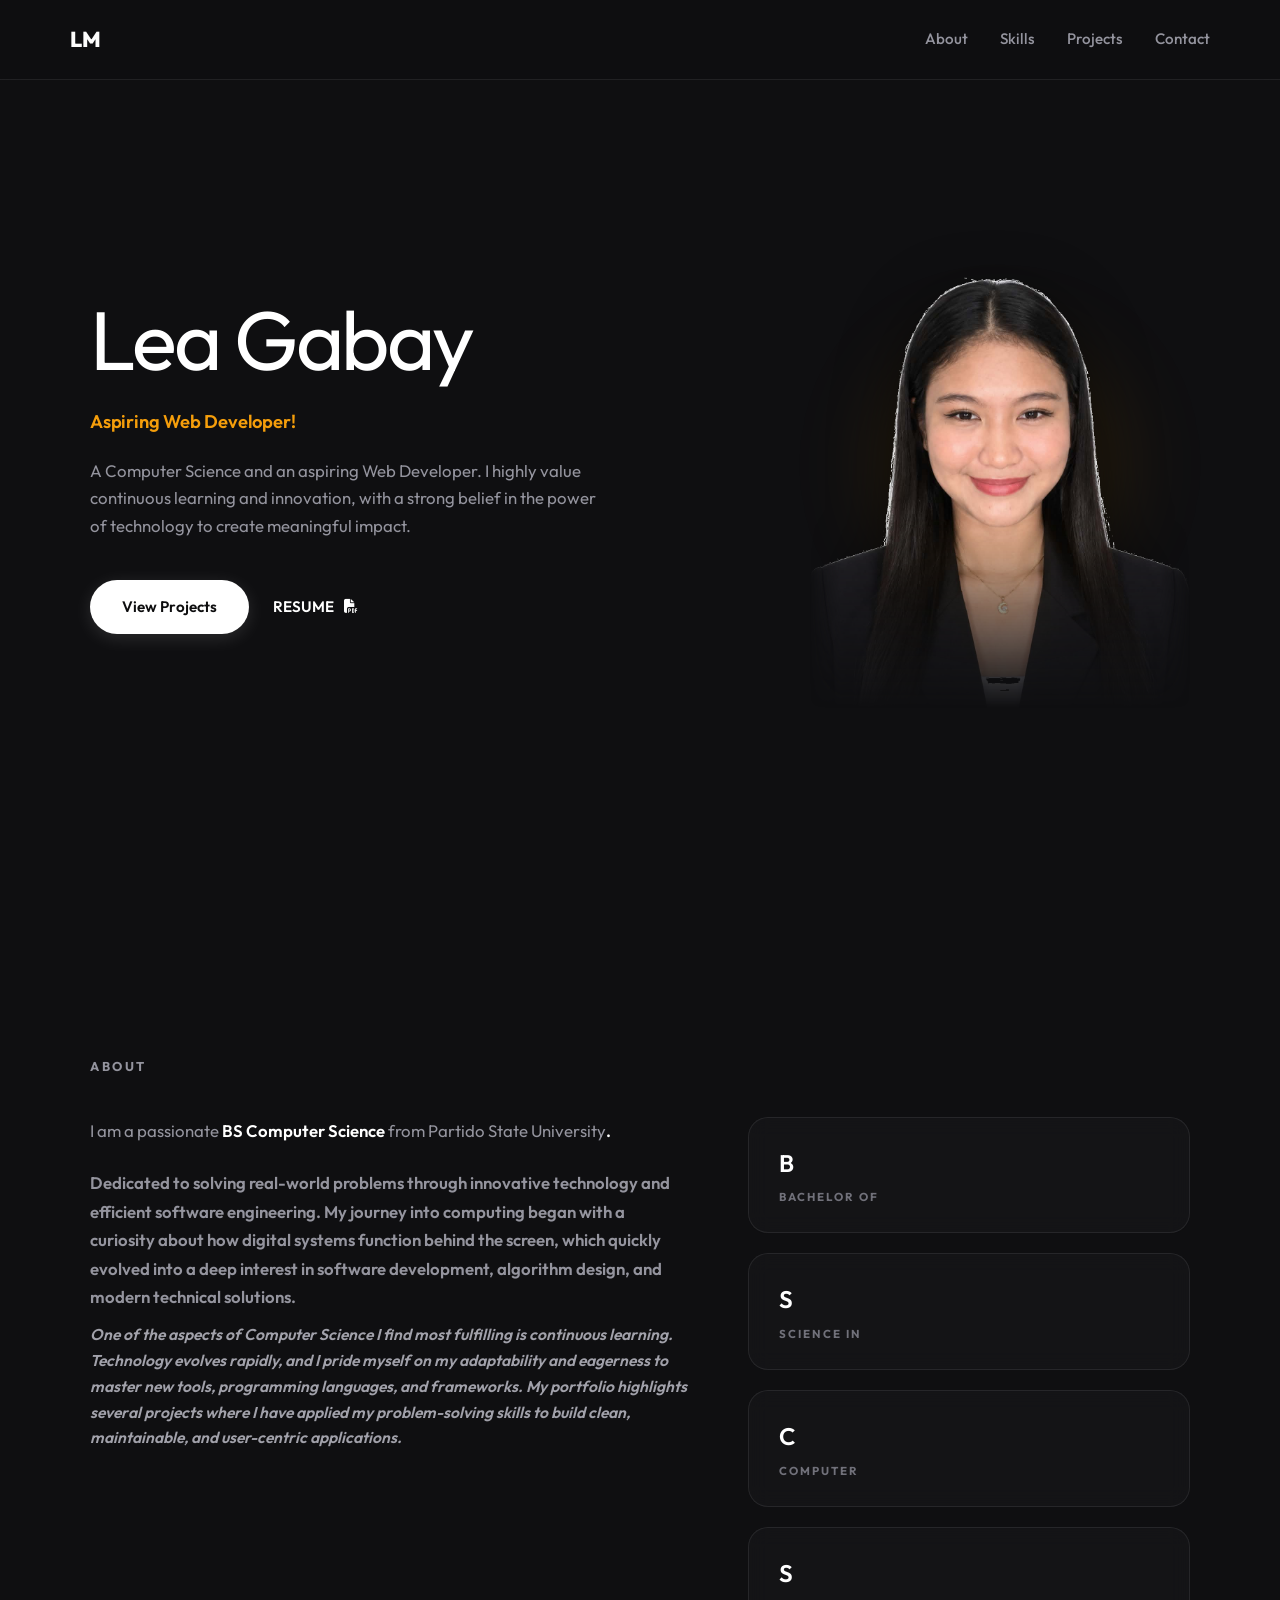
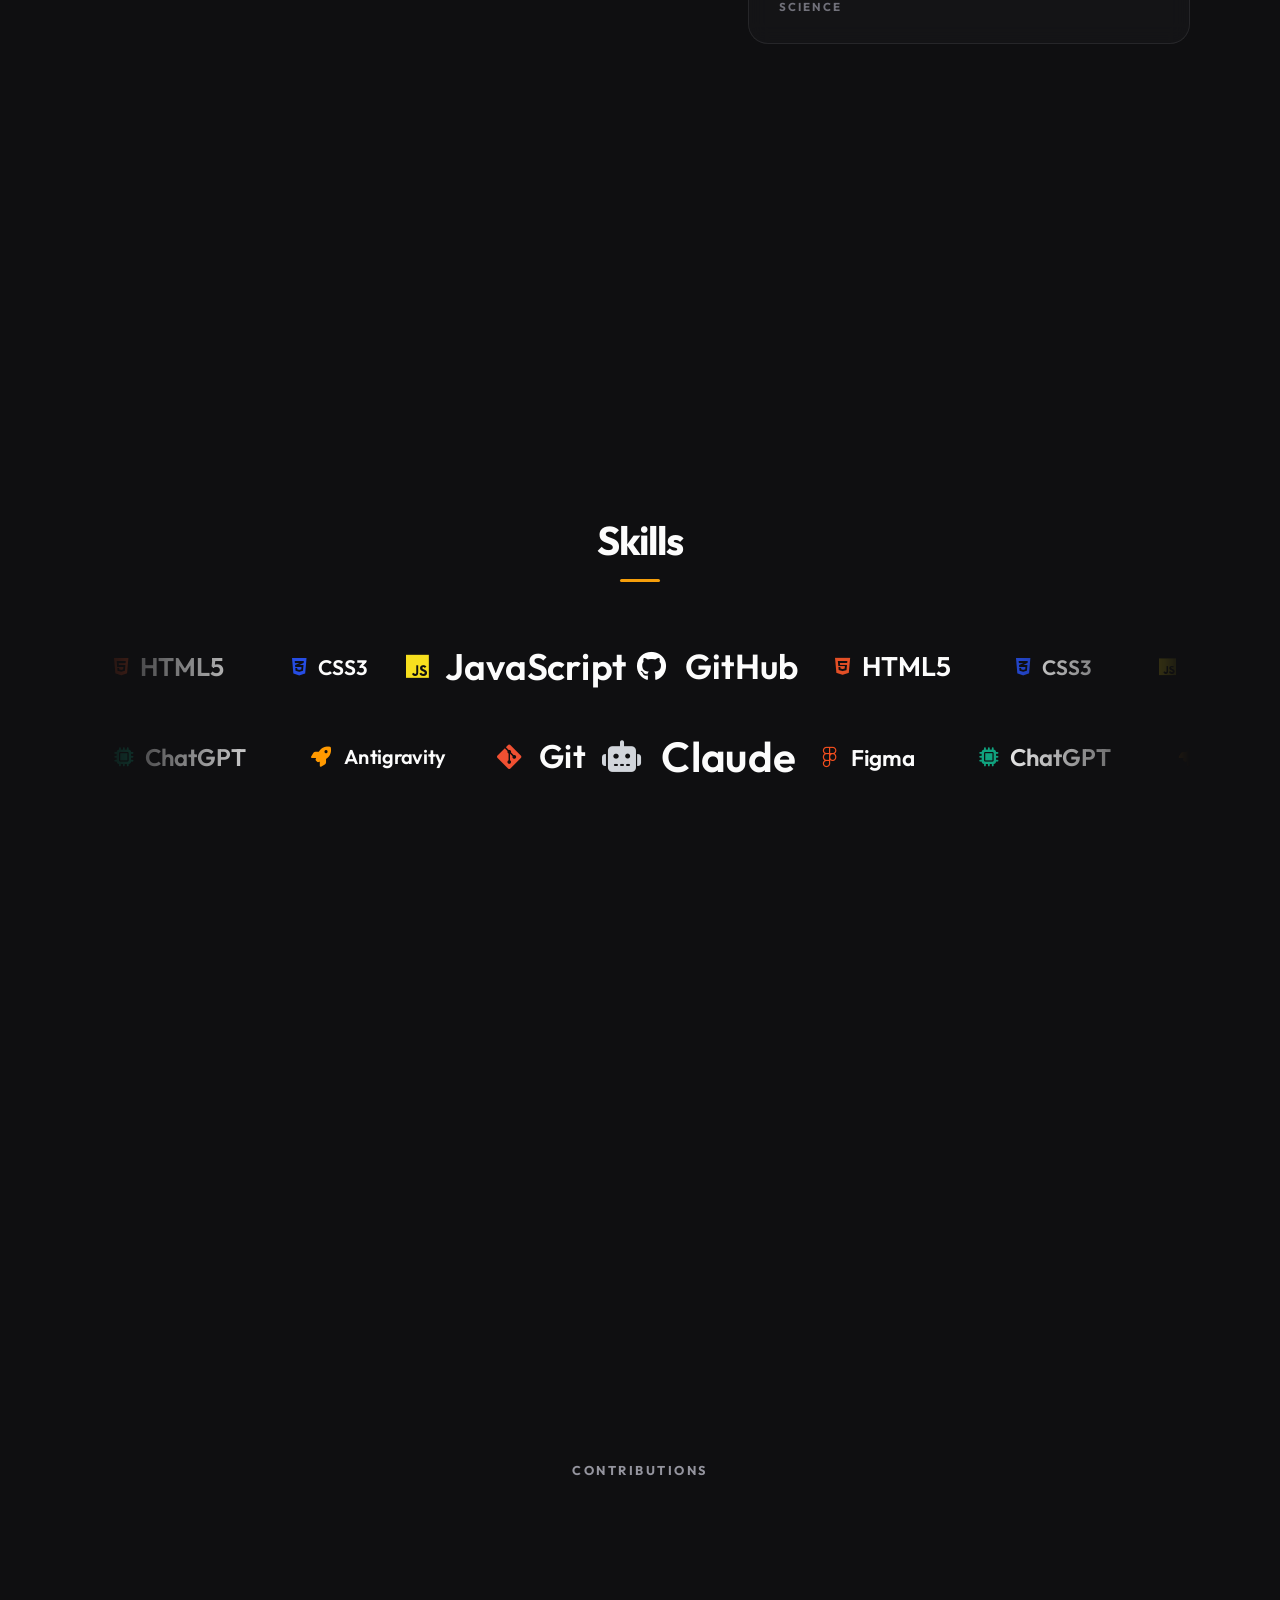
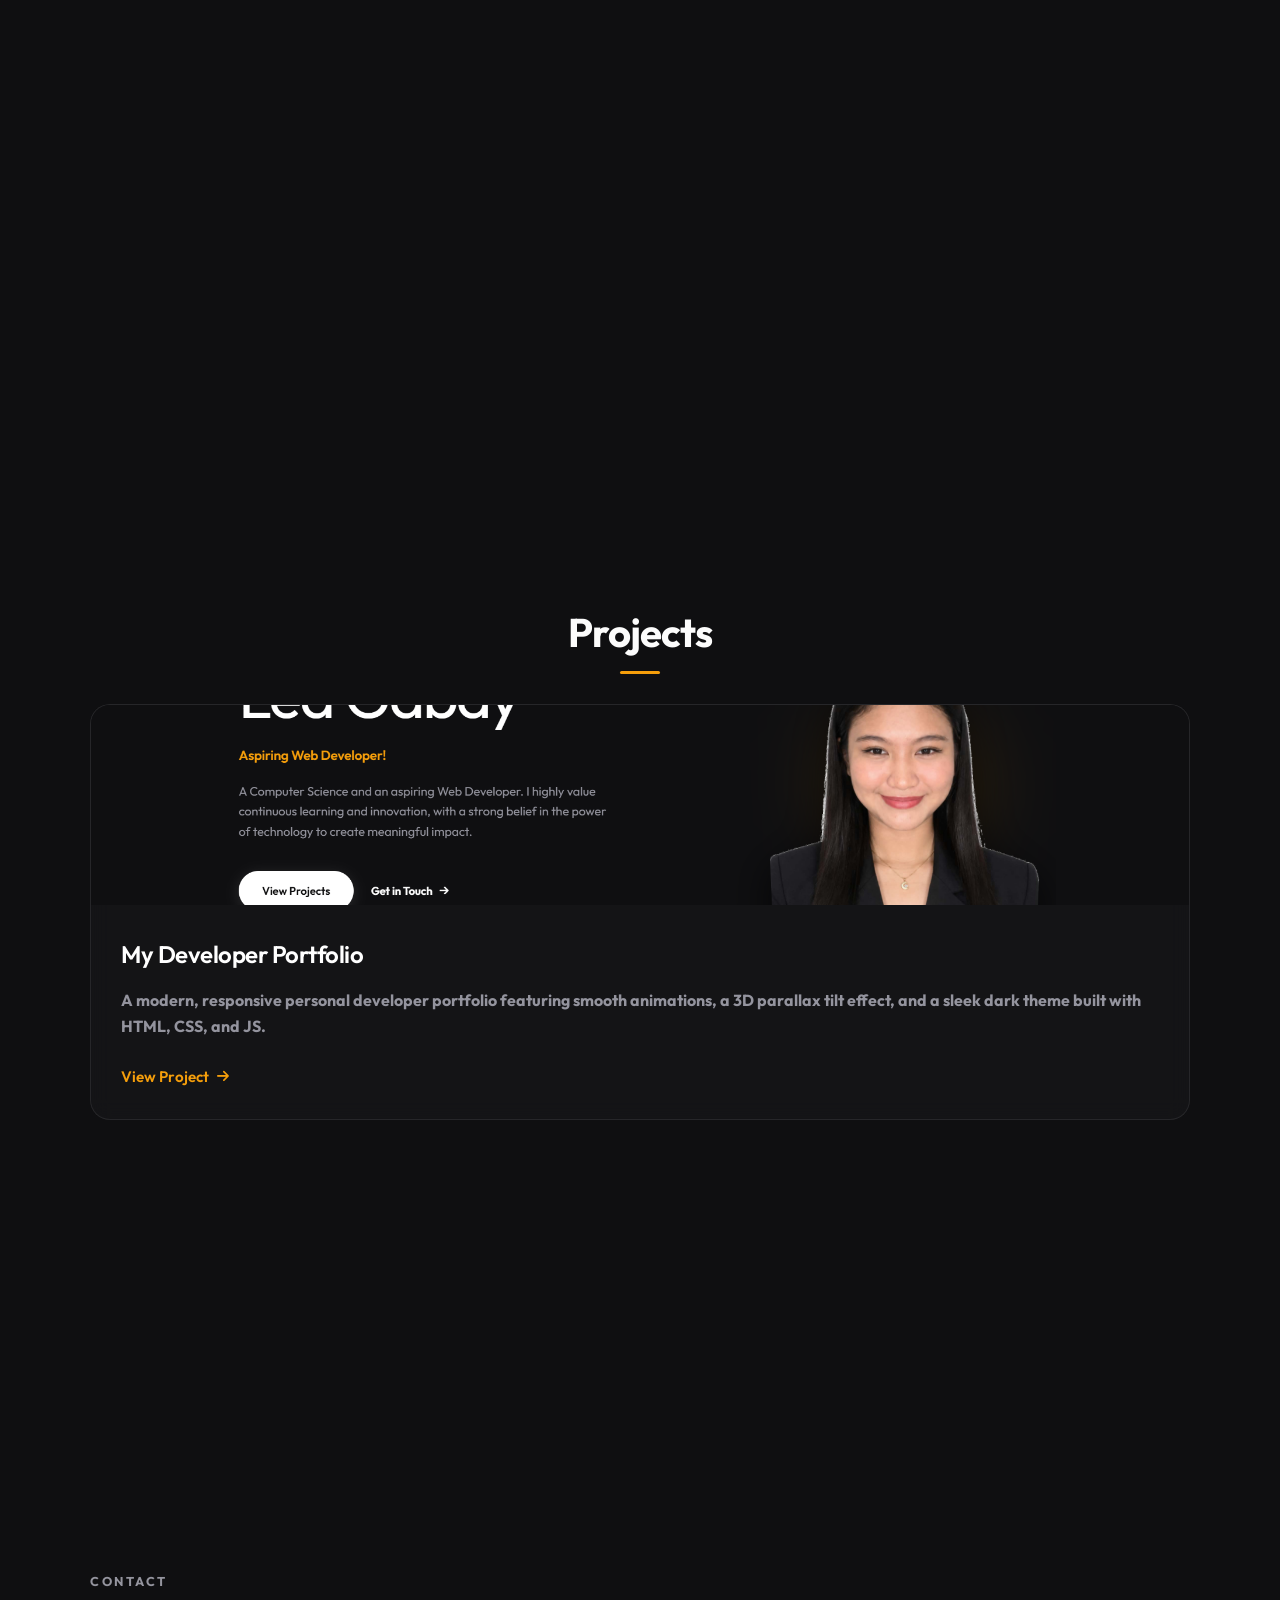
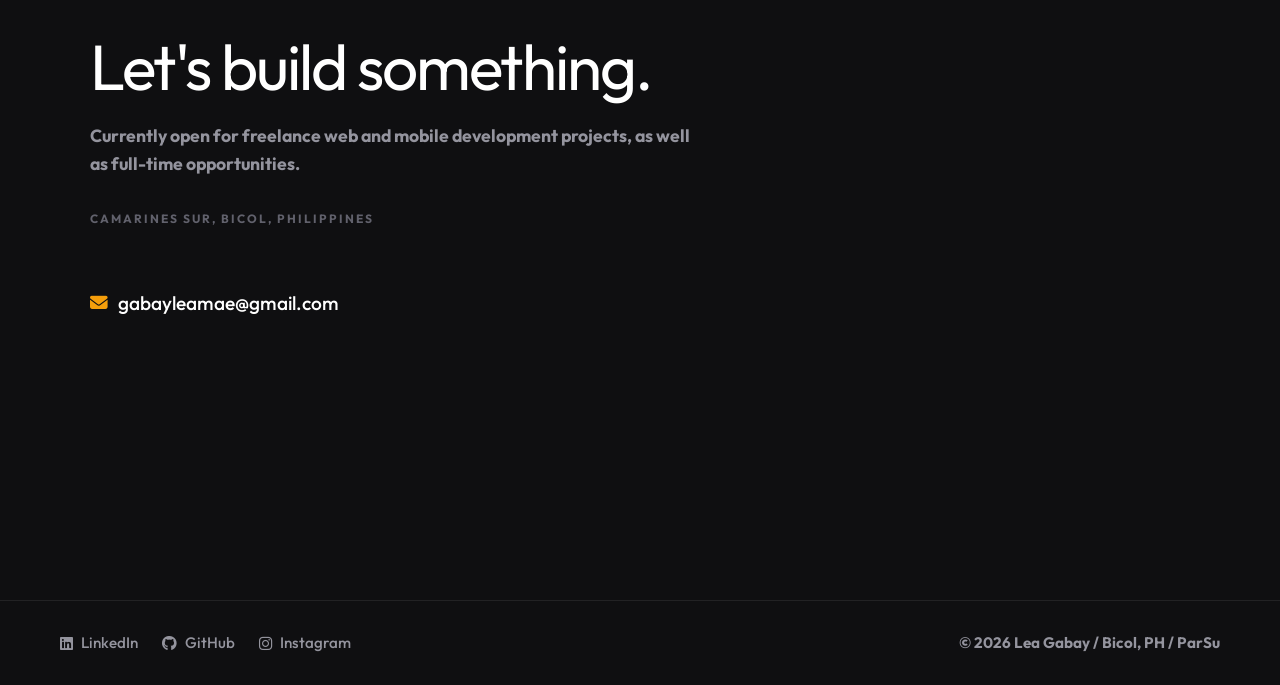
==== commit 2acfe3bb: "Update footer layout and replace email bullet with icon" ====
--- a/index.html
+++ b/index.html
@@ -161,7 +161,7 @@
 
     <!-- Projects Section -->
     <section id="projects">
-        <h2>Featured Projects</h2>
+        <h2>Projects</h2>
         <div class="project-grid">
             <!-- Project 1 -->
             <div class="project-card">
@@ -189,8 +189,8 @@
         <div class="contact-grid" style="display: flex; justify-content: flex-start; width: 100%;">
             <!-- Card 1: EMAIL -->
             <div class="contact-card copyable" data-copy="gabayleamae@gmail.com" style="background: transparent; border: none; backdrop-filter: none; box-shadow: none; min-height: auto; padding: 10px 0; cursor: pointer;">
-                <div class="contact-card-value" style="text-align: left; font-size: 1.2rem; display: flex; align-items: center; justify-content: flex-start; gap: 8px; transition: color 0.2s ease;">
-                    <span style="color: var(--accent);">&bull;</span> gabayleamae@gmail.com
+                <div class="contact-card-value" style="text-align: left; font-size: 1.2rem; display: flex; align-items: center; justify-content: flex-start; gap: 10px; transition: color 0.2s ease;">
+                    <i class="fa-solid fa-envelope" style="color: var(--accent); font-size: 1.1rem;"></i> gabayleamae@gmail.com
                 </div>
             </div>
         </div>
@@ -198,7 +198,14 @@
 
     <!-- Footer -->
     <footer>
-        <p>&copy; 2026 My Portfolio. Built with HTML, CSS, and JS.</p>
+        <div class="footer-socials">
+            <a href="https://linkedin.com/in/leamaegabay" target="_blank"><i class="fa-brands fa-linkedin"></i> LinkedIn</a>
+            <a href="https://github.com/gabayleamae" target="_blank"><i class="fa-brands fa-github"></i> GitHub</a>
+            <a href="#" target="_blank"><i class="fa-brands fa-instagram"></i> Instagram</a>
+        </div>
+        <div class="footer-copyright">
+            &copy; 2026 Lea Gabay / Bicol, PH / ParSu
+        </div>
     </footer>
 
     <!-- Scripts -->
--- a/style.css
+++ b/style.css
@@ -860,10 +860,41 @@
    FOOTER
    ========================================== */
 footer {
-    text-align: center;
-    padding: 30px;
+    display: flex;
+    justify-content: space-between;
+    align-items: center;
+    padding: 30px 60px;
     border-top: 1px solid var(--glass-border);
     color: var(--text-muted);
+    font-size: 0.95rem;
+}
+
+.footer-socials {
+    display: flex;
+    gap: 24px;
+}
+
+.footer-socials a {
+    color: var(--text-muted);
+    text-decoration: none;
+    display: flex;
+    align-items: center;
+    gap: 8px;
+    font-weight: 500;
+    transition: color 0.2s ease;
+}
+
+.footer-socials a:hover {
+    color: var(--text-main);
+}
+
+@media (max-width: 768px) {
+    footer {
+        flex-direction: column;
+        gap: 20px;
+        padding: 30px 24px;
+        text-align: center;
+    }
 }
 
 /* ==========================================
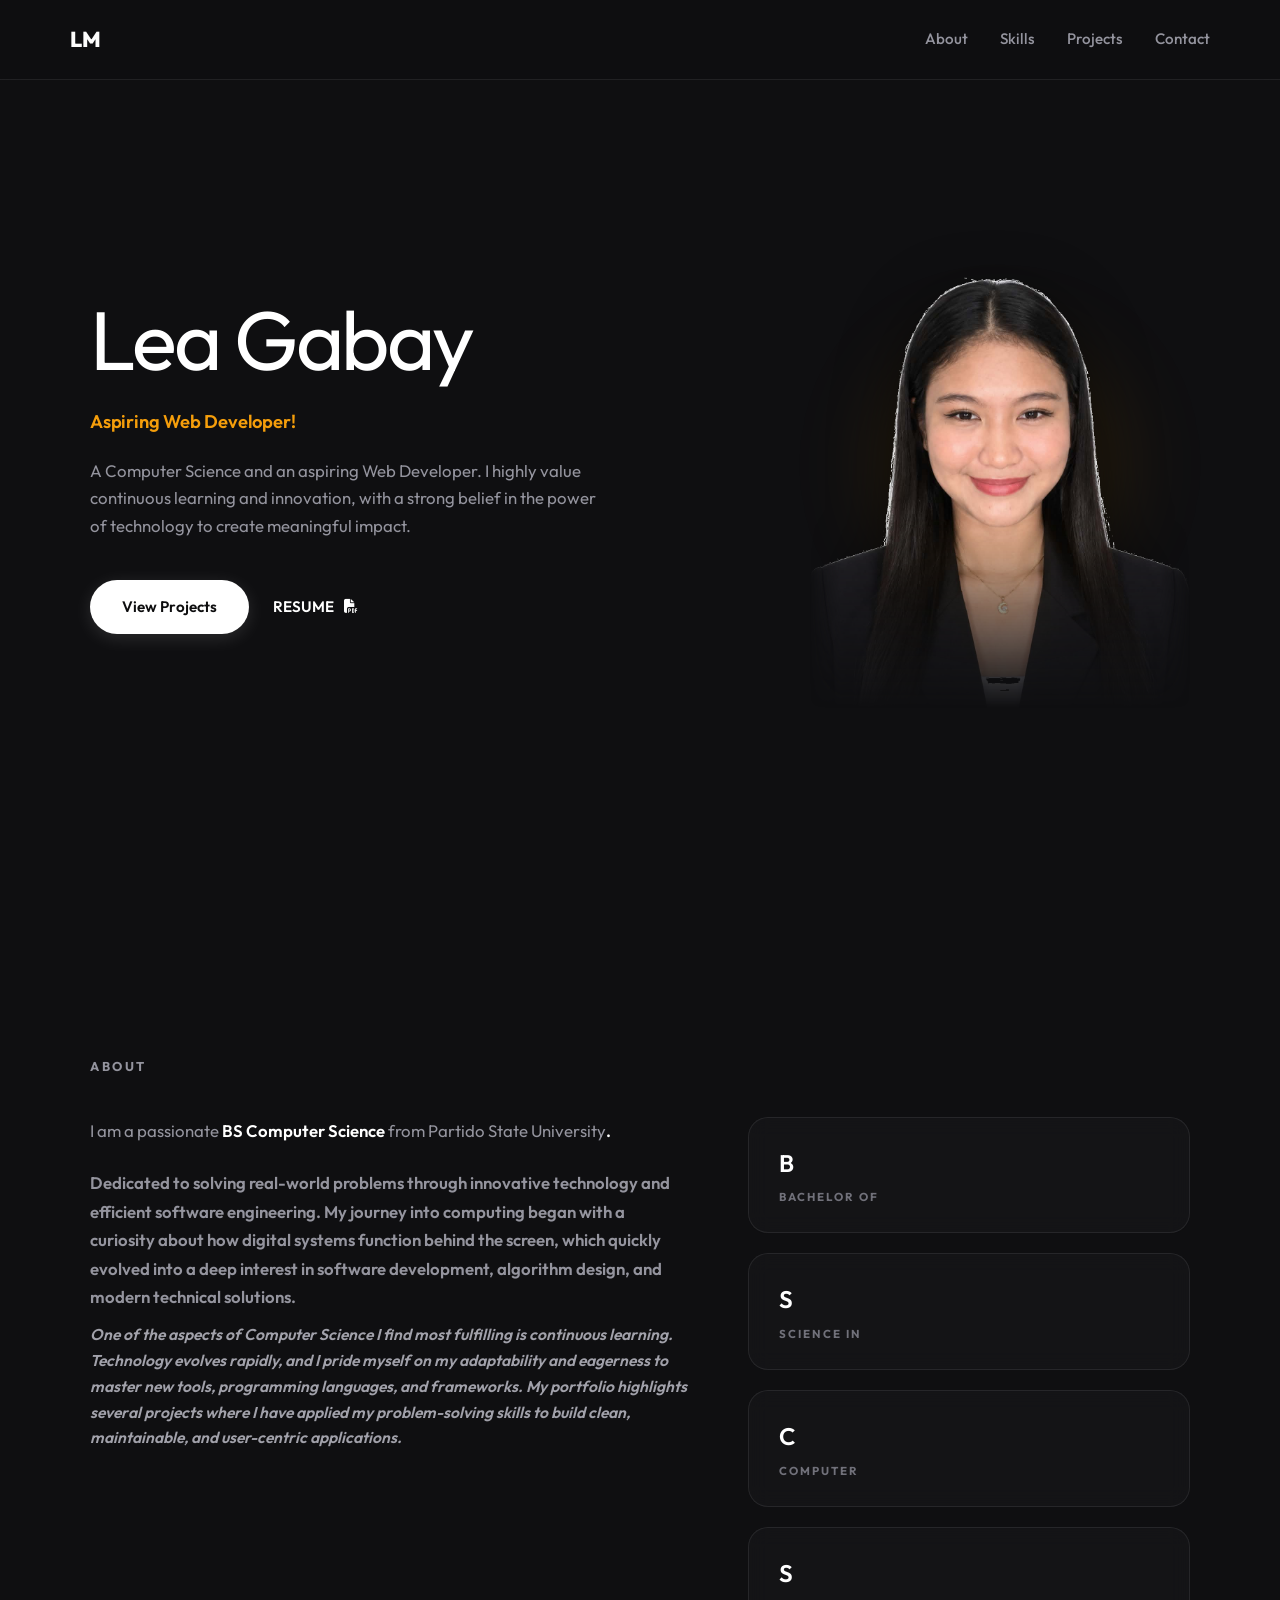
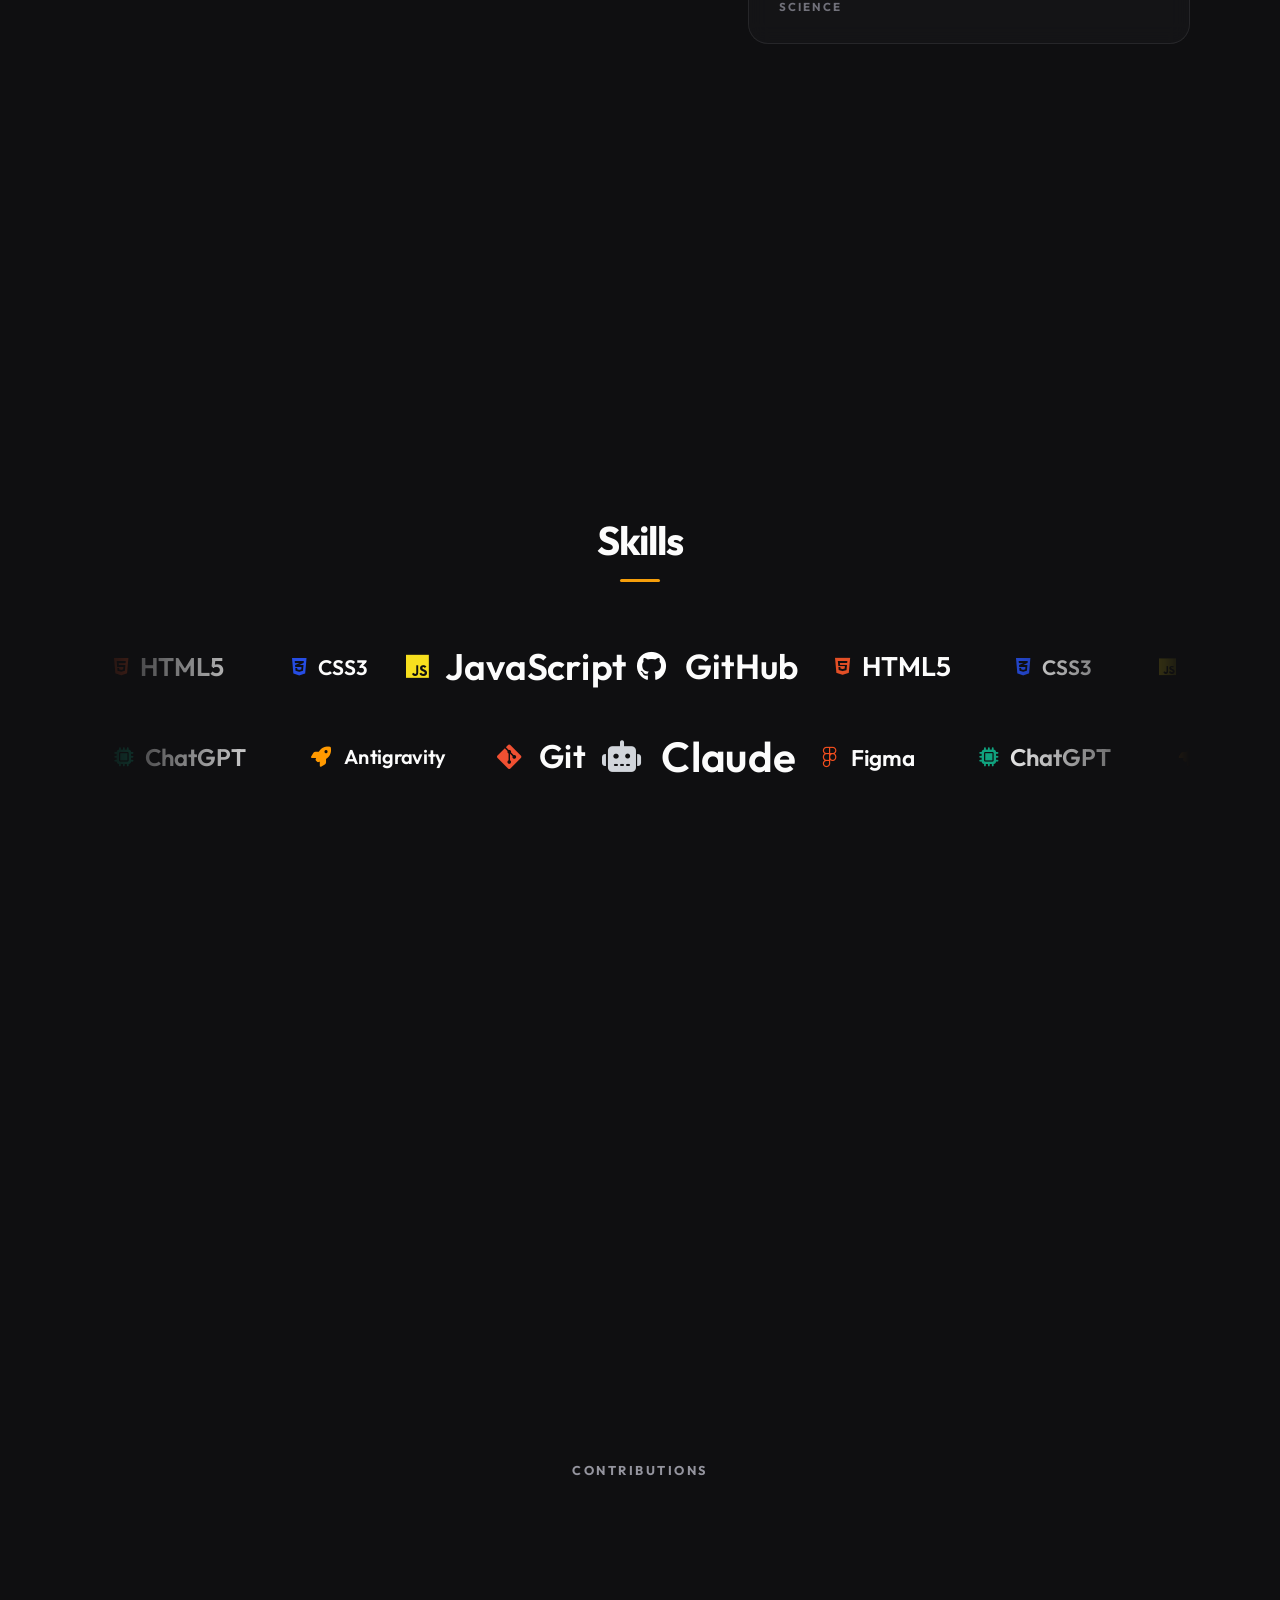
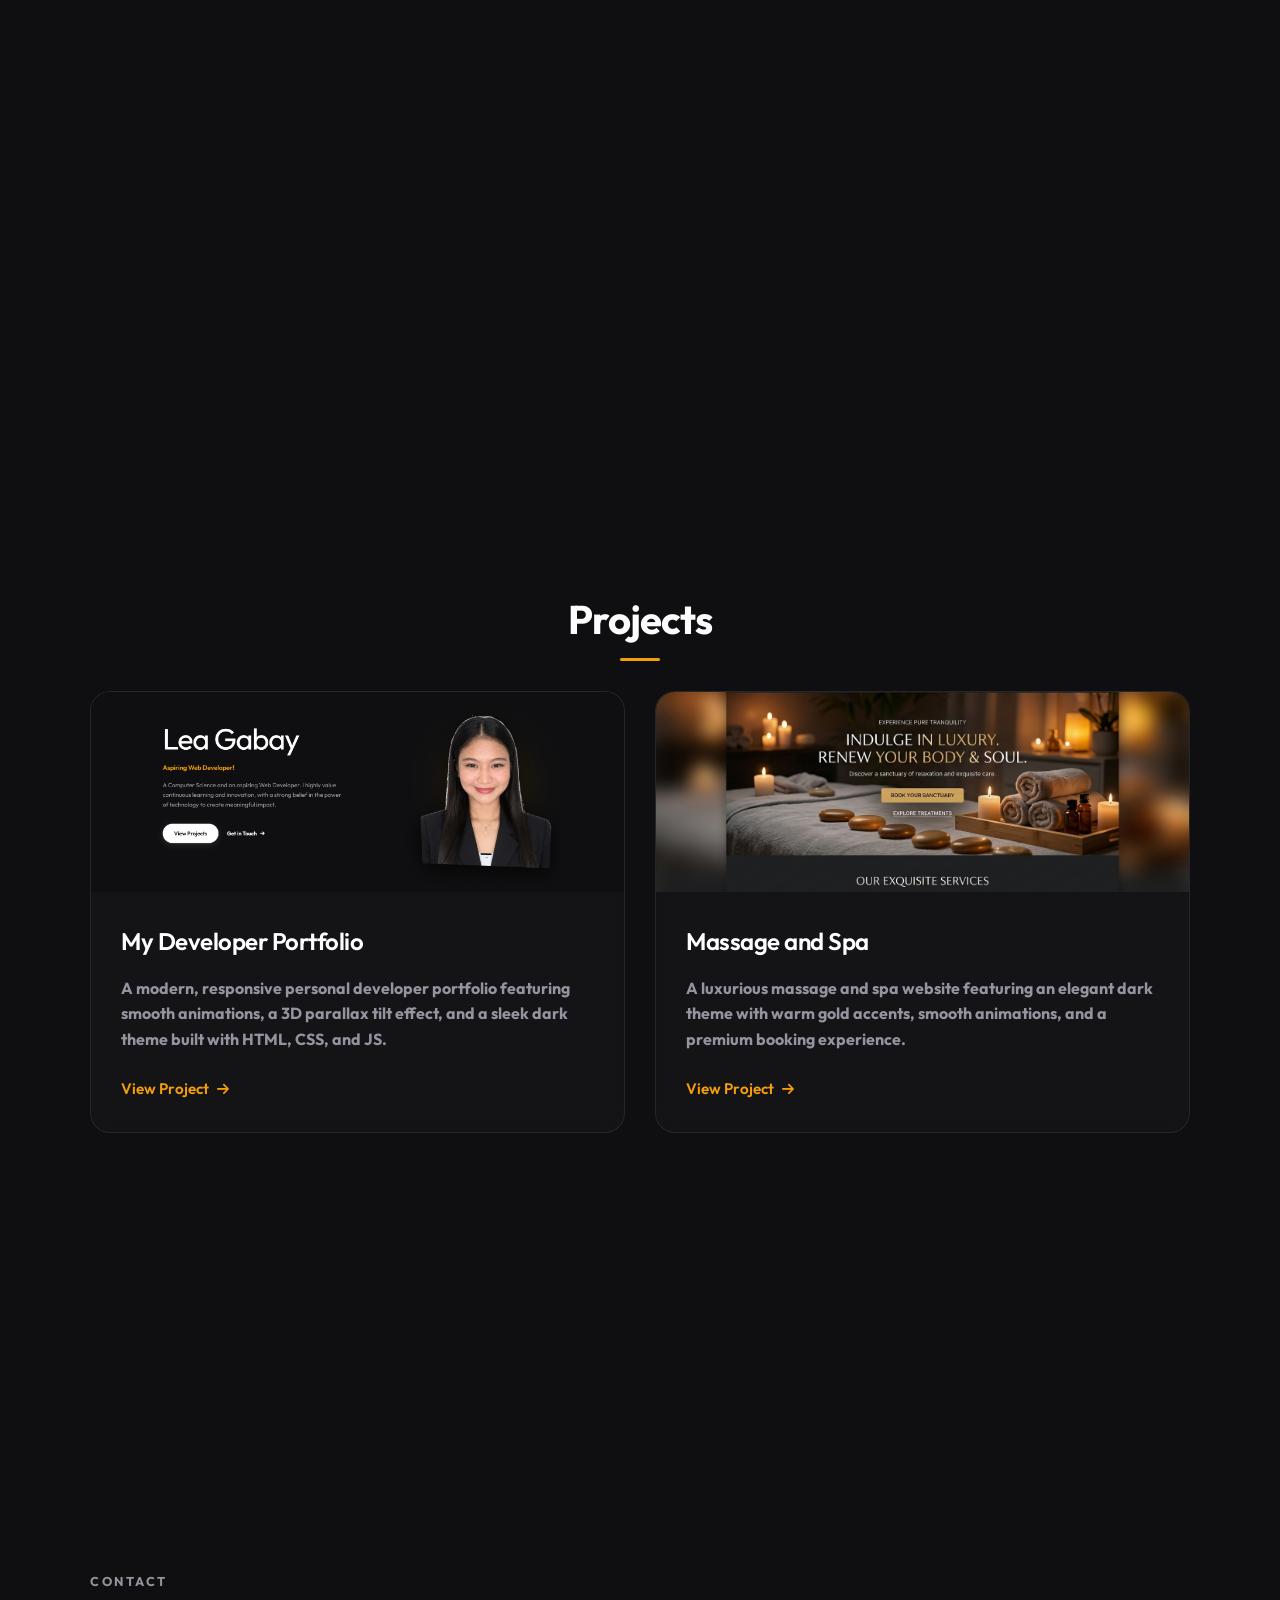
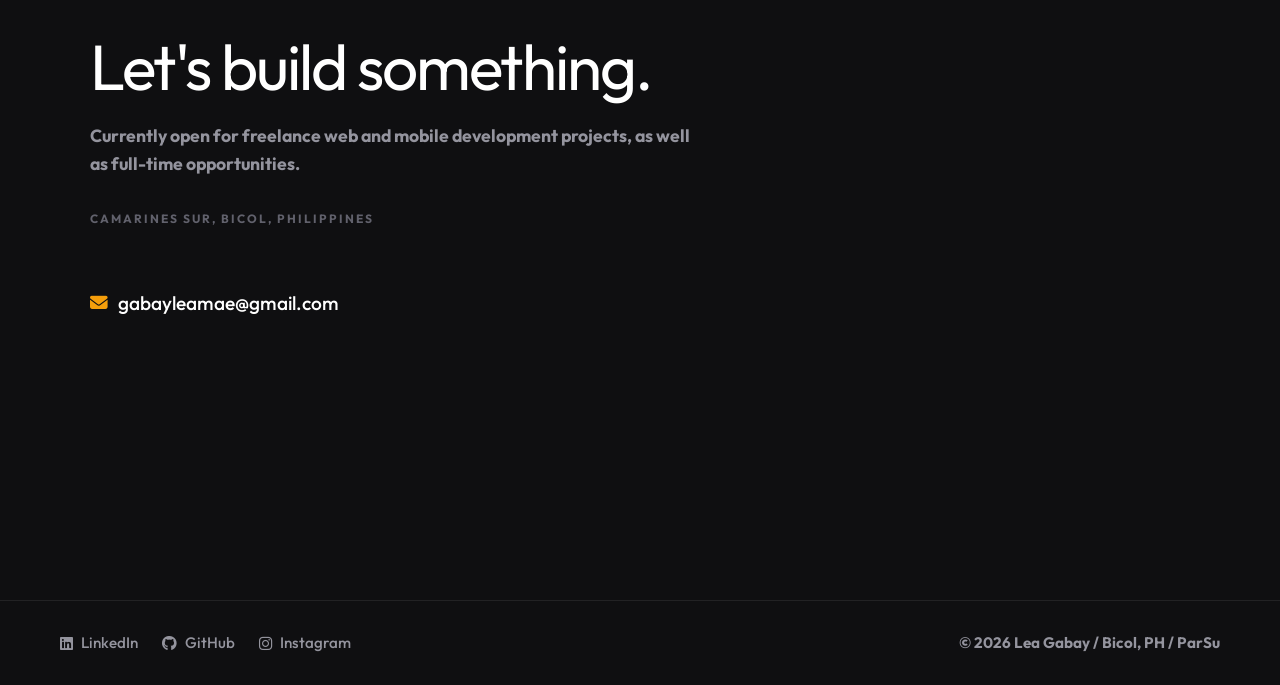
==== commit 9c4e48eb: "Add Massage and Spa project card to projects section" ====
--- a/index.html
+++ b/index.html
@@ -174,6 +174,17 @@
                     <a href="#" class="project-link">View Project <i class="fa-solid fa-arrow-right"></i></a>
                 </div>
             </div>
+            <!-- Project 2 -->
+            <div class="project-card">
+                <div class="project-img-wrapper">
+                    <img src="massage_spa_screenshot.jpg" alt="Massage and Spa">
+                </div>
+                <div class="project-content">
+                    <h3>Massage and Spa</h3>
+                    <p>A luxurious massage and spa website featuring an elegant dark theme with warm gold accents, smooth animations, and a premium booking experience.</p>
+                    <a href="#" class="project-link">View Project <i class="fa-solid fa-arrow-right"></i></a>
+                </div>
+            </div>
         </div>
     </section>
 
@@ -200,8 +211,8 @@
     <footer>
         <div class="footer-socials">
             <a href="https://linkedin.com/in/leamaegabay" target="_blank"><i class="fa-brands fa-linkedin"></i> LinkedIn</a>
-            <a href="https://github.com/gabayleamae" target="_blank"><i class="fa-brands fa-github"></i> GitHub</a>
-            <a href="#" target="_blank"><i class="fa-brands fa-instagram"></i> Instagram</a>
+            <a href="https://github.com/gabayleamae-coder" target="_blank"><i class="fa-brands fa-github"></i> GitHub</a>
+            <a href="https://instagram.com/_xsaoirse" target="_blank"><i class="fa-brands fa-instagram"></i> Instagram</a>
         </div>
         <div class="footer-copyright">
             &copy; 2026 Lea Gabay / Bicol, PH / ParSu
